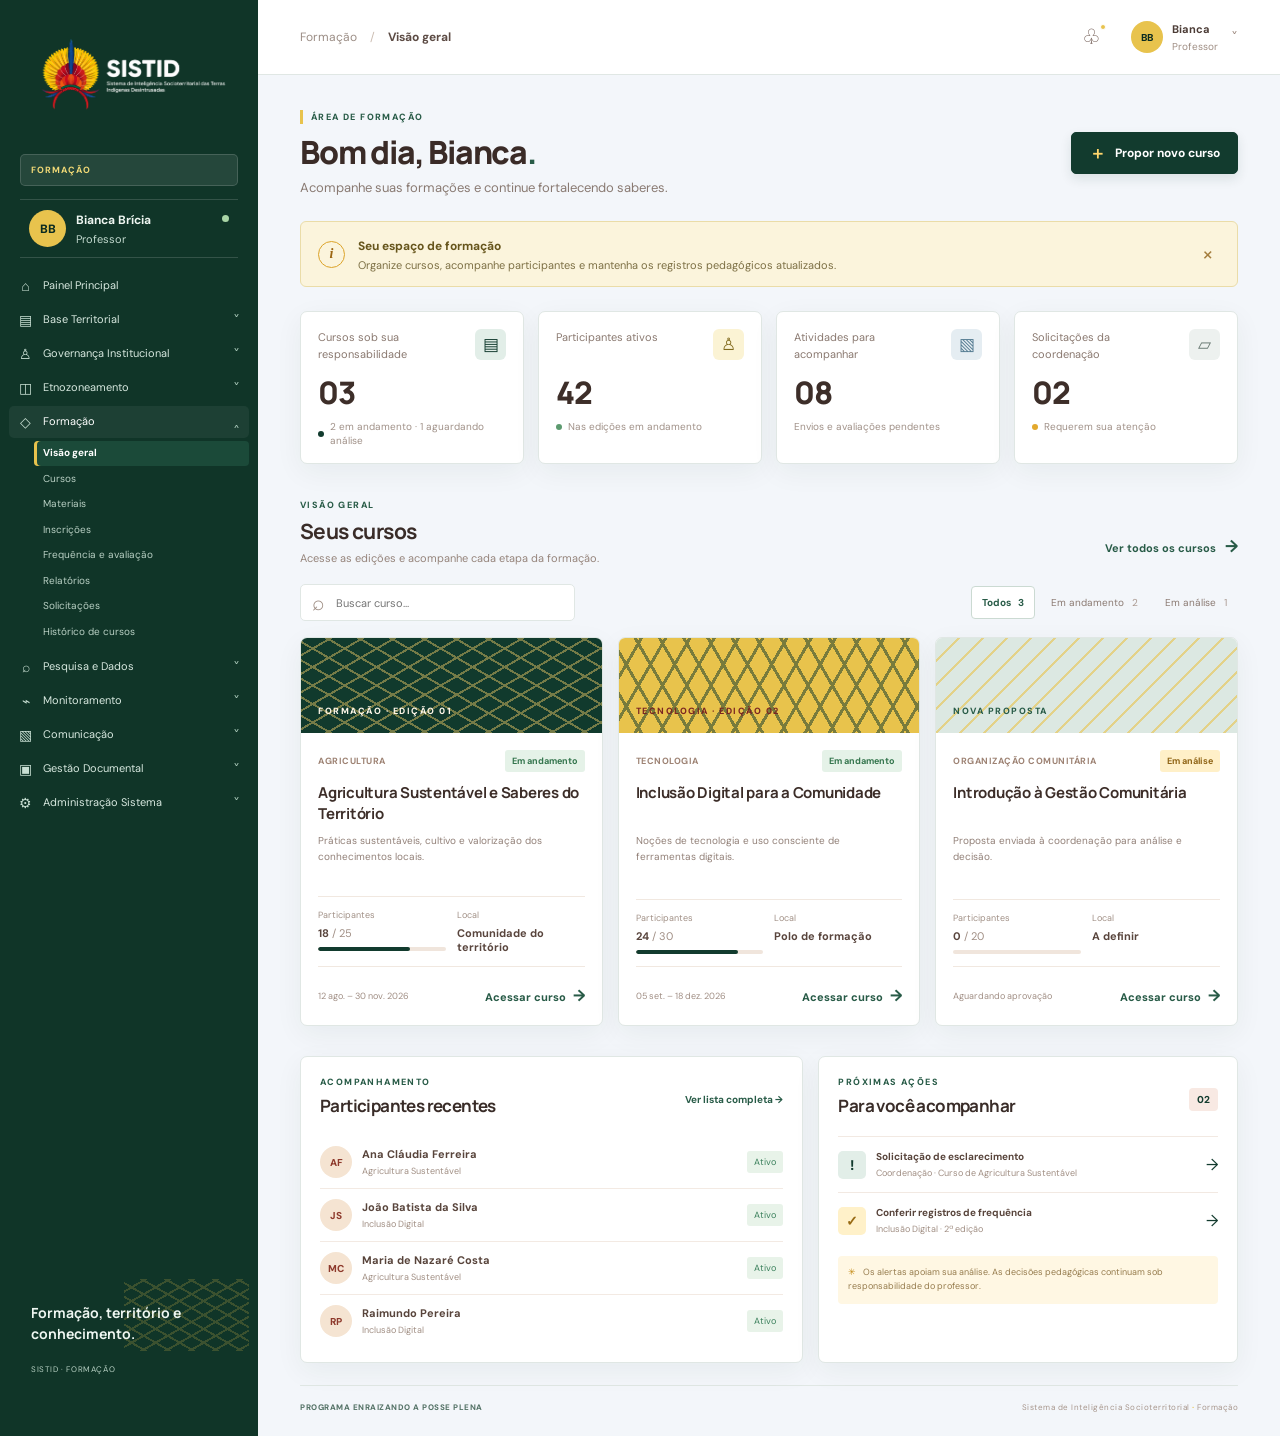
==== index.html @ 265fb554 "Adicionar arquivos do SISTID" ====
<!DOCTYPE html>
<html lang="pt-BR">
<head>
  <meta charset="UTF-8">
  <meta name="viewport" content="width=device-width, initial-scale=1.0">
  <meta name="theme-color" content="#103528">
  <title>SISTID — Formação</title>
  <link rel="stylesheet" href="style.css">
  <link rel="preconnect" href="https://fonts.googleapis.com">
  <link rel="preconnect" href="https://fonts.gstatic.com" crossorigin>
  <link href="https://fonts.googleapis.com/css2?family=DM+Sans:wght@400;500;600;700&family=Manrope:wght@400;500;600;700;800&display=swap" rel="stylesheet">
</head>
<body>
  <div class="app-shell">
    <aside class="sidebar" id="sidebar">
      <div class="brand">
        <img class="brand-logo" src="logo-sistid.png" alt="SISTID — Sistema de Inteligência Socioterritorial das Terras Indígenas Desintrusadas">
        <button class="mobile-close" id="closeSidebar" aria-label="Fechar menu">×</button>
      </div>
      <div class="program-chip"></span> FORMAÇÃO</div>
      <div class="profile-mini">
        <div class="avatar">BB</div>
        <div><strong>Bianca Brícia</strong><small>Professor</small></div>
        <span class="online-dot"></span>
      </div>
      <nav class="nav-menu" aria-label="Menu principal">
        <button class="nav-parent" type="button"><span class="nav-icon">⌂</span><span class="nav-parent-label">Painel Principal</span></button>

        <button class="nav-parent" type="button" data-submenu="territorial" aria-expanded="false"><span class="nav-icon">▤</span><span class="nav-parent-label">Base Territorial</span><span class="nav-chevron">˅</span></button>
        <div class="nav-submenu" id="submenu-territorial" hidden>
          <button class="nav-subitem" type="button">Terras Indígenas</button>
          <button class="nav-subitem" type="button">Comunidades</button>
        </div>

        <button class="nav-parent" type="button" data-submenu="governanca" aria-expanded="false"><span class="nav-icon">♙</span><span class="nav-parent-label">Governança Institucional</span><span class="nav-chevron">˅</span></button>
        <div class="nav-submenu" id="submenu-governanca" hidden>
          <button class="nav-subitem" type="button">Instituições</button>
          <button class="nav-subitem" type="button">Instâncias de Governança</button>
        </div>

        <button class="nav-parent" type="button" data-submenu="etnozoneamento" aria-expanded="false"><span class="nav-icon">◫</span><span class="nav-parent-label">Etnozoneamento</span><span class="nav-chevron">˅</span></button>
        <div class="nav-submenu" id="submenu-etnozoneamento" hidden>
          <button class="nav-subitem" type="button">2.1 Ecológico e Ambiental</button>
          <button class="nav-subitem" type="button">2.2 Econômico e Produção</button>
          <button class="nav-subitem" type="button">2.3 Socioterritorial e Social</button>
          <button class="nav-subitem" type="button">2.4 Gestão Ambiental e Territorial</button>
          <button class="nav-subitem" type="button">2.5 Patrimônio Cultural</button>
          <button class="nav-subitem" type="button">2.7 Controle Social Indígena</button>
        </div>

        <button class="nav-parent is-open" type="button" data-submenu="formacao" aria-expanded="true"><span class="nav-icon">◇</span><span class="nav-parent-label">Formação</span><span class="nav-chevron">˅</span></button>
        <div class="nav-submenu is-open" id="submenu-formacao">
          <button class="nav-subitem active" data-view="dashboard">Visão geral</button>
          <button class="nav-subitem" data-view="courses">Cursos</button>
          <button class="nav-subitem" data-view="materials">Materiais</button>
          <button class="nav-subitem" data-view="participants">Inscrições</button>
          <button class="nav-subitem" data-view="attendance">Frequência e avaliação</button>
          <button class="nav-subitem" data-view="reports">Relatórios</button>
          <button class="nav-subitem" data-view="messages">Solicitações</button>
          <button class="nav-subitem" data-view="history">Histórico de cursos</button>
        </div>

        <button class="nav-parent" type="button"><span class="nav-icon">⌕</span><span class="nav-parent-label">Pesquisa e Dados</span><span class="nav-chevron">˅</span></button>
        <button class="nav-parent" type="button"><span class="nav-icon">⌁</span><span class="nav-parent-label">Monitoramento</span><span class="nav-chevron">˅</span></button>
        <button class="nav-parent" type="button"><span class="nav-icon">▧</span><span class="nav-parent-label">Comunicação</span><span class="nav-chevron">˅</span></button>
        <button class="nav-parent" type="button"><span class="nav-icon">▣</span><span class="nav-parent-label">Gestão Documental</span><span class="nav-chevron">˅</span></button>
        <button class="nav-parent" type="button"><span class="nav-icon">⚙</span><span class="nav-parent-label">Administração Sistema</span><span class="nav-chevron">˅</span></button>
        <div class="sidebar-bottom">
          <div class="side-pattern" aria-hidden="true"></div>
          <p>Formação, território e conhecimento.</p>
          <small>SISTID · FORMAÇÃO</small>
        </div>
      </nav>
    </aside>

    <main class="main-area">
      <header class="topbar">
        <button class="menu-toggle" id="menuToggle" aria-label="Abrir menu">☰</button>
        <div class="breadcrumb">Formação <span>/</span> <strong id="crumb">Visão geral</strong></div>
        <div class="top-actions">
          <button class="icon-button" id="notificationBtn" aria-label="Notificações">♧<i></i></button>
          <div class="top-user"><div class="avatar avatar-small">BB</div><div><strong>Bianca</strong><small>Professor</small></div><span class="chevron">˅</span></div>
        </div>
      </header>

      <section class="page-content" id="pageContent">
        <div class="welcome-row">
          <div>
            <p class="eyebrow"><span class="eyebrow-line"></span> ÁREA DE FORMAÇÃO</p>
            <h1>Bom dia, Bianca<span class="hello-dot">.</span></h1>
            <p class="subheading">Acompanhe suas formações e continue fortalecendo saberes.</p>
          </div>
          <button class="primary-button" id="newCourseBtn"><span>＋</span> Propor novo curso</button>
        </div>

        <div class="notice-bar">
          <div class="notice-symbol">i</div>
          <div><strong>Seu espaço de formação</strong><p>Organize cursos, acompanhe participantes e mantenha os registros pedagógicos atualizados.</p></div>
          <button class="notice-dismiss" aria-label="Fechar aviso" id="dismissNotice">×</button>
        </div>

        <div class="stats-grid">
          <article class="stat-card"><div class="stat-top"><span>Cursos sob sua responsabilidade</span><span class="stat-icon red-icon">▤</span></div><div class="stat-number">03</div><div class="stat-foot"><span class="tiny-dot red-dot"></span> 2 em andamento · 1 aguardando análise</div></article>
          <article class="stat-card"><div class="stat-top"><span>Participantes ativos</span><span class="stat-icon yellow-icon">♙</span></div><div class="stat-number">42</div><div class="stat-foot"><span class="tiny-dot green-dot"></span> Nas edições em andamento</div></article>
          <article class="stat-card"><div class="stat-top"><span>Atividades para acompanhar</span><span class="stat-icon blue-icon">▧</span></div><div class="stat-number">08</div><div class="stat-foot">Envios e avaliações pendentes</div></article>
          <article class="stat-card"><div class="stat-top"><span>Solicitações da coordenação</span><span class="stat-icon pale-icon">▱</span></div><div class="stat-number">02</div><div class="stat-foot"><span class="tiny-dot yellow-dot"></span> Requerem sua atenção</div></article>
        </div>

        <div class="section-heading">
          <div><p class="eyebrow">VISÃO GERAL</p><h2>Seus cursos</h2><p class="section-description">Acesse as edições e acompanhe cada etapa da formação.</p></div>
          <button class="text-button" id="allCoursesBtn">Ver todos os cursos <span>→</span></button>
        </div>

        <div class="filter-row">
          <div class="search-wrap"><span>⌕</span><input type="search" id="courseSearch" placeholder="Buscar curso..." aria-label="Buscar curso"></div>
          <div class="filter-tabs" role="group" aria-label="Filtrar cursos">
            <button class="filter-tab selected" data-filter="todos">Todos <span>3</span></button>
            <button class="filter-tab" data-filter="andamento">Em andamento <span>2</span></button>
            <button class="filter-tab" data-filter="analise">Em análise <span>1</span></button>
          </div>
        </div>

        <div class="courses-grid" id="coursesGrid"></div>

        <div class="bottom-grid">
          <section class="panel participant-panel">
            <div class="panel-heading"><div><p class="eyebrow">ACOMPANHAMENTO</p><h2>Participantes recentes</h2></div><button class="subtle-link" id="viewParticipants">Ver lista completa →</button></div>
            <div class="participant-list" id="recentParticipants"></div>
          </section>
          <section class="panel tasks-panel">
            <div class="panel-heading"><div><p class="eyebrow">PRÓXIMAS AÇÕES</p><h2>Para você acompanhar</h2></div><span class="task-count">02</span></div>
            <button class="task-item" data-view="messages"><span class="task-icon task-red">!</span><span class="task-copy"><strong>Solicitação de esclarecimento</strong><small>Coordenação · Curso de Agricultura Sustentável</small></span><span class="task-arrow">→</span></button>
            <button class="task-item" data-view="attendance"><span class="task-icon task-yellow">✓</span><span class="task-copy"><strong>Conferir registros de frequência</strong><small>Inclusão Digital · 2ª edição</small></span><span class="task-arrow">→</span></button>
            <div class="task-note"><span>✳</span> Os alertas apoiam sua análise. As decisões pedagógicas continuam sob responsabilidade do professor.</div>
          </section>
        </div>
        <footer class="footer"><span>PROGRAMA ENRAIZANDO A POSSE PLENA</span><span>Sistema de Inteligência Socioterritorial <b>·</b> Formação</span></footer>
      </section>
    </main>
  </div>

  <div class="toast" id="toast" role="status" aria-live="polite"></div>
  <div class="modal-backdrop" id="modalBackdrop">
    <section class="modal" role="dialog" aria-modal="true" aria-labelledby="modalTitle">
      <button class="modal-close" id="modalClose" aria-label="Fechar">×</button>
      <p class="eyebrow">NOVA PROPOSTA</p><h2 id="modalTitle">Propor um curso</h2>
      <p class="modal-intro">Preencha os dados iniciais da formação. A proposta ficará em análise até a decisão da coordenação.</p>
      <form id="courseForm">
        <label for="courseName">Nome do curso <span>*</span></label><input id="courseName" name="courseName" required placeholder="Ex.: Introdução à agricultura sustentável">
        <label for="courseArea">Área de interesse</label><select id="courseArea" name="courseArea"><option>Agricultura</option><option>Tecnologia</option><option>Educação</option><option>Outra área</option></select>
        <label for="courseLocation">Local de realização</label><input id="courseLocation" name="courseLocation" placeholder="Comunidade, território ou município">
        <label for="courseCapacity">Capacidade prevista</label><input id="courseCapacity" name="courseCapacity" type="number" min="1" max="500" value="20">
        <label for="courseReason">Justificativa</label><textarea id="courseReason" name="courseReason" rows="3" placeholder="Conte brevemente o objetivo da formação"></textarea>
        <div class="modal-foot"><button type="button" class="secondary-button" id="cancelModal">Cancelar</button><button type="submit" class="primary-button">Enviar proposta <span>→</span></button></div>
      </form>
    </section>
  </div>
  <script src="script.js"></script>
</body>
</html>
---- style.css ----
:root{
  --red:#123b2e;--red-dark:#0b2b21;--red-soft:#e2eee8;--cream:#f1f5f8;--paper:#ffffff;
  --yellow:#e8c34d;--yellow-soft:#fbf3d4;--ink:#24332e;--muted:#74817d;--line:#e0e7e4;
  --green:#34785a;--blue:#547b91;--shadow:0 8px 28px rgba(16,53,40,.055);
}
*{box-sizing:border-box}html{scroll-behavior:smooth}body{margin:0;background:#f3f6fa;color:var(--ink);font-family:'DM Sans',sans-serif;font-size:14px}
button,input,select,textarea{font:inherit}button{cursor:pointer}.app-shell{min-height:100vh;display:flex}
.sidebar{width:258px;flex-shrink:0;background:var(--red);color:#eef6f1;display:flex;flex-direction:column;min-height:100vh;position:relative;overflow:hidden;z-index:5}
.brand{padding:14px 16px 18px;display:flex;align-items:center;gap:10px;position:relative;min-height:112px}
.brand-logo{width:100%;max-width:190px;height:118px;object-fit:contain;background:transparent;border-radius:0;display:block;flex-shrink:0}.brand-mark{width:35px;height:39px;display:grid;grid-template-columns:1fr 1fr;gap:3px;transform:rotate(-4deg);flex-shrink:0}
.brand-mark span{background:var(--yellow);border-radius:1px;clip-path:polygon(50% 0,100% 25%,100% 75%,50% 100%,0 75%,0 25%)}
.brand-mark span:nth-child(2),.brand-mark span:nth-child(3){background:#f7d26d}
.brand-copy{display:flex;flex-direction:column;gap:3px;letter-spacing:2px;font-size:9px;font-weight:700;color:#d8e8df}
.brand-copy strong{font-family:Manrope,sans-serif;font-size:11px;line-height:1.28;letter-spacing:1.1px;color:#fff}
.brand-copy b{font-size:17px;letter-spacing:.3px;color:var(--yellow)}
.mobile-close{display:none}
.program-chip{margin:0 20px 23px;padding:9px 10px;background:rgba(255,255,255,.09);border:1px solid rgba(255,255,255,.15);border-radius:5px;color:#ffdb92;font-size:9px;letter-spacing:1.05px;font-weight:700;display:flex;align-items:center;gap:8px}
.chip-lines{width:14px;height:14px;border-left:2px solid var(--yellow);border-right:2px solid var(--yellow);transform:skew(-10deg)}
.profile-mini{margin:0 20px 23px;padding:13px 11px;display:flex;align-items:center;gap:10px;border-bottom:1px solid rgba(255,255,255,.15);border-top:1px solid rgba(255,255,255,.15)}
.avatar{height:37px;width:37px;display:grid;place-items:center;border-radius:50%;background:#e8c34d;color:var(--red-dark);font-weight:800;font-size:12px;flex-shrink:0}
.profile-mini strong,.top-user strong{display:block;font-size:12px;font-weight:700}.profile-mini small,.top-user small{display:block;margin-top:4px;color:#c2d9ce;font-size:11px}
.online-dot{width:7px;height:7px;background:#a9d5a6;border-radius:50%;margin-left:auto;align-self:flex-start;margin-top:5px}
.nav-menu{padding:0 13px;display:flex;flex-direction:column;gap:4px;flex:1}
.nav-caption{font-size:9px;letter-spacing:1.3px;font-weight:700;color:#b7d0c3;margin:0 10px 9px}
.nav-caption-spaced{margin-top:25px}
.nav-item{display:flex;align-items:center;gap:12px;border:0;background:transparent;color:#d7e8df;text-align:left;padding:12px 11px;border-radius:5px;font-size:12px;transition:.2s;width:100%}
.nav-item:hover{background:rgba(255,255,255,.09);color:white}.nav-item.active{background:#1b4a39;color:#ffffff;font-weight:700;box-shadow:0 3px 10px #751b1b20}
.nav-icon{width:18px;text-align:center;font-size:18px;line-height:1;color:var(--yellow)}.active .nav-icon{color:var(--red)}
.nav-count{margin-left:auto;background:#f5d06f;color:var(--red-dark);border-radius:4px;padding:2px 6px;font-size:10px;font-weight:800}.notification{margin-left:auto;background:var(--yellow);color:#6b2c22;border-radius:50%;width:19px;height:19px;display:grid;place-items:center;font-size:10px;font-weight:800}
.sidebar-bottom{margin-top:auto;padding:25px 22px 24px;position:relative;min-height:145px;overflow:hidden}.side-pattern{position:absolute;right:-20px;top:2px;width:145px;height:72px;opacity:.2;background:repeating-linear-gradient(30deg,transparent 0 10px,var(--yellow) 10px 12px),repeating-linear-gradient(150deg,transparent 0 10px,var(--yellow) 10px 12px)}
.sidebar-bottom p{position:relative;font-family:Manrope,sans-serif;font-weight:700;font-size:14px;line-height:1.5;max-width:175px}.sidebar-bottom small{position:relative;font-size:8px;line-height:1.5;letter-spacing:.6px;color:#b7d0c3}
.main-area{min-width:0;flex:1}.topbar{height:75px;background:var(--paper);border-bottom:1px solid var(--line);display:flex;align-items:center;justify-content:space-between;padding:0 42px;position:sticky;top:0;z-index:4}
.breadcrumb{font-size:12px;color:#9b8d85}.breadcrumb span{margin:0 10px;color:#cbbcb1}.breadcrumb strong{color:#5c4b44;font-weight:700}.top-actions{display:flex;align-items:center;gap:24px}.icon-button{border:0;background:transparent;color:#705b53;font-size:21px;position:relative}.icon-button i{position:absolute;right:1px;top:2px;width:6px;height:6px;background:var(--yellow);border-radius:50%;border:1px solid white}
.top-user{display:flex;align-items:center;gap:9px}.top-user strong{font-size:11px;color:#4c3c36}.top-user small{font-size:10px;color:#a08f85}.avatar-small{width:32px;height:32px;font-size:10px}.chevron{color:#9e8b80;margin-left:4px}
.page-content{max-width:1500px;margin:0 auto;padding:35px 42px 24px}.welcome-row{display:flex;justify-content:space-between;align-items:center;gap:20px;margin-bottom:25px}
.eyebrow{font-size:9px;letter-spacing:1.4px;font-weight:800;color:var(--red);margin:0 0 9px;display:flex;align-items:center;gap:8px}.eyebrow-line{height:14px;width:3px;background:var(--yellow);display:inline-block}
h1,h2,h3,p{margin-top:0}h1{font-family:Manrope,sans-serif;font-size:clamp(25px,2.5vw,34px);letter-spacing:-1.2px;margin-bottom:8px;line-height:1.2;font-weight:800;color:#3a2b27}.hello-dot{color:var(--red)}.subheading{color:#897a72;font-size:13px;margin-bottom:0}.primary-button{background:var(--red);color:white;border:1px solid var(--red);border-radius:5px;padding:12px 17px;font-weight:700;font-size:12px;display:inline-flex;align-items:center;justify-content:center;gap:9px;box-shadow:0 5px 12px #ad29291c;transition:.2s;white-space:nowrap}.primary-button:hover{background:var(--red-dark);transform:translateY(-1px)}.primary-button span{font-size:17px;line-height:12px;color:#ffd66d}
.notice-bar{background:#fbf4dc;border:1px solid #eadca8;border-radius:6px;display:flex;align-items:center;gap:13px;padding:14px 17px;margin-bottom:24px}.notice-symbol{height:27px;width:27px;border:1px solid #dca329;border-radius:50%;display:grid;place-items:center;color:#9b6512;font-family:Georgia,serif;font-weight:bold;font-style:italic;flex-shrink:0}.notice-bar strong{font-size:12px;color:#66551c}.notice-bar p{font-size:11px;color:#7d7045;margin:4px 0 0}.notice-dismiss{margin-left:auto;border:0;background:transparent;color:#a47d3d;font-size:21px}
.stats-grid{display:grid;grid-template-columns:repeat(4,minmax(0,1fr));gap:14px;margin-bottom:35px}.stat-card{background:var(--paper);border:1px solid var(--line);border-radius:7px;padding:17px 17px 15px;box-shadow:var(--shadow);min-width:0}.stat-top{display:flex;justify-content:space-between;align-items:flex-start;gap:10px;color:#8a7970;font-size:11px;line-height:1.5;min-height:38px}.stat-icon{width:31px;height:31px;display:grid;place-items:center;border-radius:6px;font-size:17px;flex-shrink:0}.red-icon{background:#e2eee8;color:var(--red)}.yellow-icon{background:#fbf3d4;color:#80691c}.blue-icon{background:#e5edf2;color:var(--blue)}.pale-icon{background:#edf1ef;color:#65766f}.stat-number{font-family:Manrope,sans-serif;font-size:31px;font-weight:800;letter-spacing:-1px;margin:4px 0 7px;color:#3d2e29}.stat-foot{font-size:10px;color:#a09188;display:flex;align-items:center;gap:6px;line-height:1.4}.tiny-dot{height:6px;width:6px;border-radius:50%;display:inline-block;flex-shrink:0}.red-dot{background:var(--red)}.green-dot{background:#5c9a6f}.yellow-dot{background:#e3a92d}
.section-heading{display:flex;align-items:flex-end;justify-content:space-between;gap:16px;margin-bottom:19px}.section-heading h2,.panel h2{font-family:Manrope,sans-serif;font-size:21px;letter-spacing:-.6px;margin:0 0 6px;color:#392c28}.section-heading .eyebrow,.panel .eyebrow{margin-bottom:6px}.section-description{margin:0;font-size:11px;color:#95847b}.text-button,.subtle-link{border:0;background:transparent;color:var(--red);font-size:11px;font-weight:700;padding:8px 0}.text-button span{font-size:17px;margin-left:6px}.filter-row{display:flex;align-items:center;justify-content:space-between;gap:15px;margin-bottom:16px}.search-wrap{display:flex;align-items:center;gap:9px;background:var(--paper);border:1px solid var(--line);border-radius:5px;padding:0 11px;height:37px;width:min(275px,100%);color:#9c8b80}.search-wrap span{font-size:21px}.search-wrap input{border:0;outline:0;background:transparent;min-width:0;width:100%;font-size:11px;color:var(--ink)}.filter-tabs{display:flex;gap:5px}.filter-tab{background:transparent;border:1px solid transparent;border-radius:4px;padding:9px 10px;font-size:10px;color:#8b7a72}.filter-tab span{margin-left:5px;color:#aa9990}.filter-tab.selected{background:#fff;border-color:#eadbd0;color:var(--red);font-weight:700}.filter-tab.selected span{color:var(--red)}
.courses-grid{display:grid;grid-template-columns:repeat(3,minmax(0,1fr));gap:15px;margin-bottom:30px}.dashboard-courses-grid{grid-template-columns:repeat(3,minmax(0,1fr));align-items:stretch;justify-content:stretch}.dashboard-courses-grid>.course-card{grid-column:auto;align-self:stretch;min-width:0}.course-card{background:var(--paper);border:1px solid var(--line);border-radius:7px;overflow:hidden;box-shadow:var(--shadow);display:flex;flex-direction:column;min-width:0;transition:transform .2s,box-shadow .2s}.course-card:hover{transform:translateY(-2px);box-shadow:0 12px 30px #5a34200e}.course-cover{height:95px;background:var(--red);position:relative;overflow:hidden;padding:16px 17px;display:flex;align-items:flex-end}.course-cover.gold{background:#e9aa2a}.course-cover.cream{background:#f3e1ce}.cover-pattern{position:absolute;inset:0;opacity:.42;background:repeating-linear-gradient(30deg,transparent 0 14px,#ffd36c 14px 16px),repeating-linear-gradient(150deg,transparent 0 14px,#ffd36c 14px 16px)}.gold .cover-pattern{opacity:.52;background:repeating-linear-gradient(60deg,transparent 0 18px,#ad2929 18px 21px),repeating-linear-gradient(120deg,transparent 0 18px,#ad2929 18px 21px)}.cream .cover-pattern{opacity:.6;background:repeating-linear-gradient(135deg,transparent 0 15px,#e3ad42 15px 17px)}.cover-label{position:relative;color:#fff7e9;font-size:9px;letter-spacing:1.5px;font-weight:800}.gold .cover-label{color:#7b2522}.cream .cover-label{color:#8d2928}.course-body{padding:16px 17px 14px;display:flex;flex-direction:column;flex:1}.course-meta{display:flex;align-items:center;justify-content:space-between;gap:8px;margin-bottom:10px}.course-area{font-size:9px;letter-spacing:.5px;text-transform:uppercase;color:#9d8273;font-weight:700}.status{font-size:9px;padding:5px 7px;border-radius:3px;white-space:nowrap;font-weight:700}.status.live{background:#e5f2e8;color:#34754d}.status.review{background:#fff0c8;color:#906516}.status.closed{background:#eee8e4;color:#75665e}.course-card h3{font-family:Manrope,sans-serif;font-size:15px;line-height:1.35;letter-spacing:-.25px;margin:0 0 8px;min-height:40px;color:#3c2d28}.course-description{font-size:10px;color:#928078;line-height:1.55;margin-bottom:15px;min-height:32px}.course-details{display:grid;grid-template-columns:1fr 1fr;gap:11px;padding:12px 0;border-top:1px solid #f1e8e0;border-bottom:1px solid #f1e8e0;margin-top:auto}.detail-label{font-size:9px;color:#a19086;margin-bottom:5px}.detail-value{font-size:11px;font-weight:700;color:#59453d}.capacity-track{height:4px;background:#f0e5dc;border-radius:4px;margin-top:7px;overflow:hidden}.capacity-track span{display:block;height:100%;background:var(--red);border-radius:4px}.course-footer{display:flex;justify-content:space-between;align-items:center;padding-top:13px;gap:8px}.course-date{font-size:9px;color:#a08e84}.course-open{background:transparent;border:0;color:var(--red);font-size:11px;font-weight:800;padding:5px 0}.course-open span{font-size:16px;margin-left:4px}.empty-state{grid-column:1/-1;text-align:center;padding:35px 15px;border:1px dashed #ddc9ba;border-radius:7px;color:#927f73;background:#fffaf5}
.bottom-grid{display:grid;grid-template-columns:1.2fr 1fr;gap:15px;margin-bottom:22px}.panel{background:var(--paper);border:1px solid var(--line);border-radius:7px;padding:19px 19px 15px;box-shadow:var(--shadow);min-width:0}.panel-heading{display:flex;align-items:center;justify-content:space-between;gap:10px;margin-bottom:13px}.panel h2{font-size:17px}.subtle-link{font-size:10px}.participant-list{display:flex;flex-direction:column}.participant-row{display:flex;align-items:center;gap:10px;padding:10px 0;border-top:1px solid #f3eae3}.participant-row:first-child{border-top:0}.participant-avatar{height:32px;width:32px;border-radius:50%;display:grid;place-items:center;background:#f5e4d2;color:#8e3a2c;font-size:10px;font-weight:800;flex-shrink:0}.participant-info{min-width:0;flex:1}.participant-info strong{display:block;font-size:11px;color:#58443b}.participant-info small{display:block;margin-top:4px;font-size:9px;color:#a18f84;white-space:nowrap;overflow:hidden;text-overflow:ellipsis}.participant-state{font-size:9px;color:#3b805c;background:#e8f3e9;padding:5px 7px;border-radius:3px}.task-count{font-size:10px;color:var(--red);background:#f8e9e3;border-radius:4px;padding:5px 8px;font-weight:800}.task-item{width:100%;border:0;border-top:1px solid #f2e9e2;background:transparent;display:flex;align-items:center;text-align:left;gap:10px;padding:13px 0}.task-icon{width:28px;height:28px;border-radius:5px;display:grid;place-items:center;flex-shrink:0;font-weight:800}.task-red{background:#e2eee8;color:var(--red)}.task-yellow{background:#fff1c9;color:#986a13}.task-copy{flex:1;min-width:0}.task-copy strong{display:block;font-size:10px;color:#58443b}.task-copy small{display:block;font-size:9px;color:#a18f84;margin-top:4px;white-space:nowrap;overflow:hidden;text-overflow:ellipsis}.task-arrow{font-size:16px;color:var(--red)}.task-item:hover .task-copy strong{color:var(--red)}.task-note{font-size:9px;line-height:1.55;color:#967c4e;background:#fff7e3;padding:10px;border-radius:4px;margin-top:8px}.task-note span{color:#c48b16;margin-right:5px}.footer{display:flex;justify-content:space-between;gap:15px;border-top:1px solid var(--line);padding-top:16px;color:#a6958b;font-size:8px;letter-spacing:.5px}.footer span:first-child{font-weight:800;color:#547266}.footer b{color:var(--yellow)}
.toast{position:fixed;right:25px;bottom:25px;background:#352a26;color:#fff8ee;padding:13px 17px;border-radius:6px;box-shadow:0 10px 35px #0002;font-size:12px;z-index:20;opacity:0;transform:translateY(10px);pointer-events:none;transition:.25s;max-width:360px}.toast.show{opacity:1;transform:translateY(0)}
.modal-backdrop{position:fixed;inset:0;background:rgba(12,35,27,.55);z-index:15;display:none;align-items:center;justify-content:center;padding:20px;backdrop-filter:blur(3px)}.modal-backdrop.open{display:flex}.modal{width:min(520px,100%);max-height:92vh;overflow:auto;background:var(--paper);border-radius:9px;padding:29px;position:relative;box-shadow:0 25px 80px #26130f40}.modal-close{position:absolute;right:18px;top:15px;border:0;background:transparent;font-size:25px;color:#9d877b}.modal h2{font-family:Manrope,sans-serif;font-size:26px;letter-spacing:-.8px;margin:0 0 8px}.modal-intro{font-size:12px;color:#8f7e73;line-height:1.6;margin-bottom:22px}.modal label{display:block;font-size:11px;font-weight:700;color:#5f4940;margin:14px 0 7px}.modal label span{color:var(--red)}.modal input,.modal select,.modal textarea{width:100%;border:1px solid #e8d9ce;border-radius:5px;background:#fffdf9;padding:11px 12px;outline:none;color:#4e3b33;font-size:12px}.modal input:focus,.modal select:focus,.modal textarea:focus{border-color:#4b8069;box-shadow:0 0 0 3px #123b2e12}.modal textarea{resize:vertical}.modal-foot{display:flex;justify-content:flex-end;gap:10px;margin-top:23px}.secondary-button{border:1px solid #e5d6cb;background:#fffaf5;color:#826e63;border-radius:5px;padding:11px 15px;font-size:12px;font-weight:700}
.menu-toggle{display:none}
@media(max-width:1200px){.page-content{padding:29px 27px 22px}.topbar{padding:0 27px}.sidebar{width:235px}.stats-grid{grid-template-columns:repeat(2,minmax(0,1fr))}.courses-grid{grid-template-columns:repeat(3,minmax(0,1fr))}.course-card:last-child{grid-column:auto}}
@media(max-width:800px){.courses-grid,.dashboard-courses-grid{grid-template-columns:repeat(2,minmax(0,1fr))}.sidebar{position:fixed;left:-270px;top:0;bottom:0;width:258px;min-height:100vh;transition:left .25s;box-shadow:12px 0 30px #31100f30}.sidebar.open{left:0}.mobile-close{display:block;margin-left:auto;background:transparent;color:white;border:0;font-size:25px}.menu-toggle{display:block;border:0;background:transparent;color:var(--red);font-size:20px;margin-right:12px}.topbar{height:65px;padding:0 18px;justify-content:flex-start}.breadcrumb{flex:1}.top-actions{gap:12px}.top-user>div:not(.avatar),.top-user .chevron{display:none}.page-content{padding:25px 18px 20px}.welcome-row{align-items:flex-start;flex-direction:column}.welcome-row .primary-button{align-self:stretch}.bottom-grid{grid-template-columns:1fr}.stats-grid{gap:10px}.stat-card{padding:14px}.filter-row{align-items:stretch;flex-direction:column}.search-wrap{width:100%}.filter-tabs{overflow-x:auto}.filter-tab{white-space:nowrap}.courses-grid{grid-template-columns:1fr}.course-cover{height:82px}.section-heading{align-items:flex-start}.section-heading .text-button{white-space:nowrap}.footer{flex-direction:column}.notice-bar{align-items:flex-start}.notice-dismiss{padding:0}}
@media(max-width:560px){.courses-grid,.dashboard-courses-grid{grid-template-columns:1fr}}
@media(max-width:420px){.stats-grid{grid-template-columns:1fr 1fr}.stat-top{font-size:10px}.stat-number{font-size:27px}.stat-foot{font-size:9px}.topbar{padding:0 12px}.top-actions{gap:8px}.page-content{padding-left:13px;padding-right:13px}.section-heading h2{font-size:19px}.section-heading .text-button{font-size:10px}.panel{padding:15px}.modal{padding:23px 18px}.filter-tab{padding:8px 7px;font-size:9px}}

/* Ajustes de identidade visual SISTID */
.sidebar{background:#103528;color:#eef6f1}
.brand{justify-content:center;padding:12px 12px 16px;min-height:138px}.brand-logo{margin:0 auto;max-width:210px;height:126px;background:transparent}
.nav-caption{color:#a9c6b8}
.nav-item{border-radius:5px}
.nav-item.active{background:#1b4a39;color:#fff;box-shadow:inset 3px 0 0 var(--yellow)}
.nav-icon{color:#e8c34d}
.nav-item.active .nav-icon{color:#e8c34d}
.program-chip{color:#f1d976}
.eyebrow{color:#285b47}
.eyebrow-line{background:#e8c34d}
.hello-dot{color:#285b47}
.primary-button{background:#123b2e;border-color:#123b2e;box-shadow:0 5px 12px #123b2e1c}
.primary-button:hover{background:#0b2b21}
.course-cover{background:#123b2e}
.course-cover.gold{background:#e8c34d}
.course-cover.cream{background:#dce8e2}
.gold .cover-pattern{background:repeating-linear-gradient(60deg,transparent 0 18px,#123b2e 18px 21px),repeating-linear-gradient(120deg,transparent 0 18px,#123b2e 18px 21px)}
.cream .cover-pattern{background:repeating-linear-gradient(135deg,transparent 0 15px,#e8c34d 15px 17px)}
.cream .cover-label{color:#285b47}
.text-button,.subtle-link,.course-open{color:#285b47}
.filter-tab.selected{border-color:#cbdad2;color:#285b47}
.filter-tab.selected span{color:#285b47}

/* Menu lateral hierárquico do SISTID */
.nav-menu{gap:2px;padding:0 9px 14px;overflow-y:auto;min-height:0}
.nav-parent{display:flex;align-items:center;gap:10px;width:100%;min-height:32px;padding:7px 9px;border:0;border-radius:5px;background:transparent;color:#d7e8df;text-align:left;font-size:11px;line-height:1.25;cursor:pointer}
.nav-parent:hover,.nav-parent.is-open{background:rgba(255,255,255,.055);color:#fff}
.nav-parent-label{flex:1;min-width:0}
.nav-parent .nav-icon{width:15px;flex:0 0 15px;font-size:14px;color:#c8dfd3}
.nav-chevron{margin-left:auto;font-size:14px;line-height:1;transform:rotate(0deg);transition:transform .15s;color:#a8c6b8}
.nav-parent[aria-expanded="true"] .nav-chevron{transform:rotate(180deg)}
.nav-submenu{display:flex;flex-direction:column;gap:1px;padding:1px 0 5px 25px}
.nav-submenu[hidden]{display:none}
.nav-subitem{width:100%;border:0;background:transparent;color:#b9d0c4;text-align:left;padding:6px 9px;border-radius:4px;font-size:10px;line-height:1.25;cursor:pointer}
.nav-subitem:hover{background:rgba(255,255,255,.07);color:#fff}
.nav-subitem.active{background:#1b4a39;color:#fff;font-weight:700;box-shadow:inset 3px 0 0 var(--yellow)}
.nav-subitem.active::before{content:"";display:none}
.program-chip{margin-bottom:13px}
.profile-mini{margin-bottom:12px;padding:10px 9px}
/* Alinhamento consistente dos cartões, inclusive títulos com comprimentos diferentes */
.course-body{height:100%}.course-meta{min-height:24px;align-items:center}.course-card h3{min-height:42px;display:flex;align-items:flex-start;margin-top:0}.course-description{min-height:48px}
@media(max-width:800px){.nav-menu{overflow-y:auto}.nav-parent{min-height:35px}.nav-subitem{padding-top:8px;padding-bottom:8px}}


/* Correção específica da grade de cursos na Visão geral.
   Mantém três colunas em telas desktop, mesmo entre 801px e 1200px. */
#coursesGrid.dashboard-courses-grid {
  display: grid;
  grid-template-columns: repeat(3, minmax(0, 1fr));
  align-items: stretch;
  justify-content: stretch;
  width: 100%;
}
#coursesGrid.dashboard-courses-grid > .course-card {
  grid-column: auto;
  justify-self: stretch;
  align-self: stretch;
  width: 100%;
  min-width: 0;
  margin: 0;
}
@media (max-width: 800px) {
  #coursesGrid.dashboard-courses-grid {
    grid-template-columns: repeat(2, minmax(0, 1fr));
  }
}
@media (max-width: 560px) {
  #coursesGrid.dashboard-courses-grid {
    grid-template-columns: minmax(0, 1fr);
  }
}
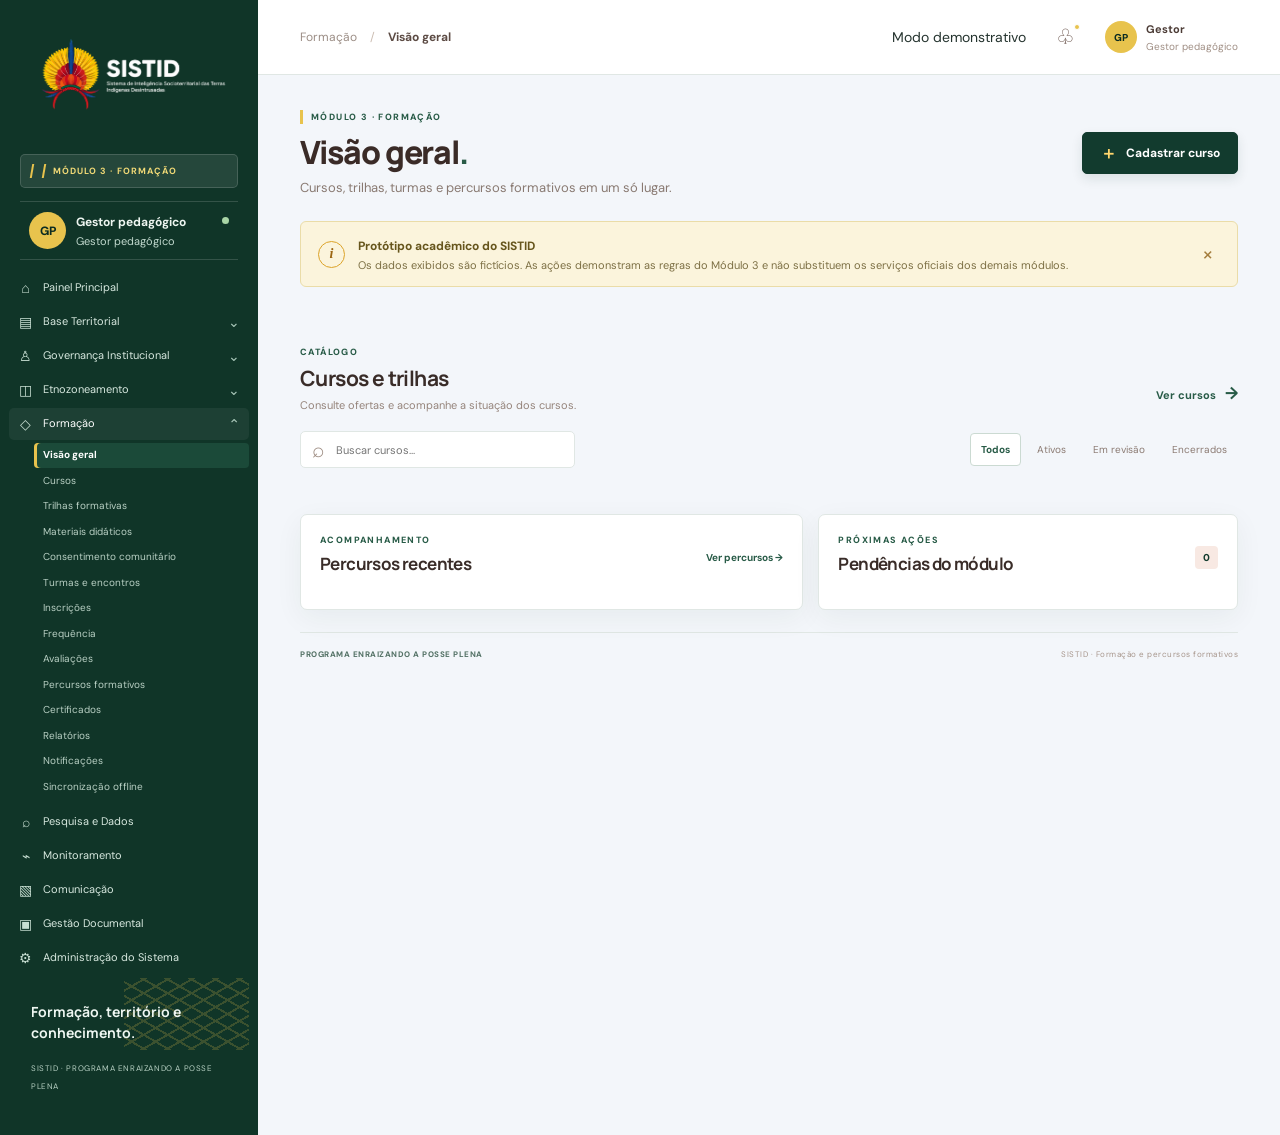
==== commit f94dbdf3: "Update index.html with new title and content" ====
--- a/index.html
+++ b/index.html
@@ -4,157 +4,93 @@
   <meta charset="UTF-8">
   <meta name="viewport" content="width=device-width, initial-scale=1.0">
   <meta name="theme-color" content="#103528">
-  <title>SISTID — Formação</title>
-  <link rel="stylesheet" href="style.css">
+  <meta name="description" content="Protótipo acadêmico do Módulo 3 de Formação do SISTID.">
+  <title>SISTID — Formação e Percursos Formativos</title>
   <link rel="preconnect" href="https://fonts.googleapis.com">
   <link rel="preconnect" href="https://fonts.gstatic.com" crossorigin>
   <link href="https://fonts.googleapis.com/css2?family=DM+Sans:wght@400;500;600;700&family=Manrope:wght@400;500;600;700;800&display=swap" rel="stylesheet">
+  <link rel="stylesheet" href="style.css">
+  <script src="script.js" defer></script>
 </head>
 <body>
   <div class="app-shell">
-    <aside class="sidebar" id="sidebar">
+    <aside class="sidebar" id="sidebar" aria-label="Navegação do SISTID">
       <div class="brand">
         <img class="brand-logo" src="logo-sistid.png" alt="SISTID — Sistema de Inteligência Socioterritorial das Terras Indígenas Desintrusadas">
-        <button class="mobile-close" id="closeSidebar" aria-label="Fechar menu">×</button>
+        <button class="mobile-close" id="closeSidebar" type="button" aria-label="Fechar menu">×</button>
       </div>
-      <div class="program-chip"></span> FORMAÇÃO</div>
+      <div class="program-chip"><span class="chip-lines" aria-hidden="true"></span> MÓDULO 3 · FORMAÇÃO</div>
       <div class="profile-mini">
-        <div class="avatar">BB</div>
-        <div><strong>Bianca Brícia</strong><small>Professor</small></div>
-        <span class="online-dot"></span>
+        <div class="avatar" id="profileAvatar" aria-hidden="true">GP</div>
+        <div><strong id="profileName">Gestor pedagógico</strong><small id="profileRole">Gestor pedagógico</small></div>
+        <span class="online-dot" id="connectionDot" title="Estado da conexão"></span>
       </div>
       <nav class="nav-menu" aria-label="Menu principal">
-        <button class="nav-parent" type="button"><span class="nav-icon">⌂</span><span class="nav-parent-label">Painel Principal</span></button>
-
-        <button class="nav-parent" type="button" data-submenu="territorial" aria-expanded="false"><span class="nav-icon">▤</span><span class="nav-parent-label">Base Territorial</span><span class="nav-chevron">˅</span></button>
-        <div class="nav-submenu" id="submenu-territorial" hidden>
-          <button class="nav-subitem" type="button">Terras Indígenas</button>
-          <button class="nav-subitem" type="button">Comunidades</button>
+        <button class="nav-parent" type="button" data-external-module="portal"><span class="nav-icon">⌂</span><span class="nav-parent-label">Painel Principal</span></button>
+        <button class="nav-parent" type="button" data-submenu="territorial" aria-expanded="false" aria-controls="submenu-territorial"><span class="nav-icon">▤</span><span class="nav-parent-label">Base Territorial</span><span class="nav-chevron">⌄</span></button>
+        <div class="nav-submenu" id="submenu-territorial" hidden><button class="nav-subitem" type="button" data-external-module="modulo1">Terras Indígenas</button><button class="nav-subitem" type="button" data-external-module="modulo1">Comunidades</button></div>
+        <button class="nav-parent" type="button" data-submenu="governanca" aria-expanded="false" aria-controls="submenu-governanca"><span class="nav-icon">♙</span><span class="nav-parent-label">Governança Institucional</span><span class="nav-chevron">⌄</span></button>
+        <div class="nav-submenu" id="submenu-governanca" hidden><button class="nav-subitem" type="button" data-external-module="governanca">Instituições</button><button class="nav-subitem" type="button" data-external-module="governanca">Instâncias de Governança</button></div>
+        <button class="nav-parent" type="button" data-submenu="etnozoneamento" aria-expanded="false" aria-controls="submenu-etnozoneamento"><span class="nav-icon">◫</span><span class="nav-parent-label">Etnozoneamento</span><span class="nav-chevron">⌄</span></button>
+        <div class="nav-submenu" id="submenu-etnozoneamento" hidden><button class="nav-subitem" type="button" data-external-module="etnozoneamento">Ecológico e Ambiental</button><button class="nav-subitem" type="button" data-external-module="etnozoneamento">Econômico e Produção</button><button class="nav-subitem" type="button" data-external-module="etnozoneamento">Socioterritorial e Social</button><button class="nav-subitem" type="button" data-external-module="etnozoneamento">Gestão Ambiental e Territorial</button><button class="nav-subitem" type="button" data-external-module="etnozoneamento">Patrimônio Cultural</button><button class="nav-subitem" type="button" data-external-module="etnozoneamento">Controle Social Indígena</button></div>
+        <button class="nav-parent is-open" type="button" data-submenu="formacao" aria-expanded="true" aria-controls="submenu-formacao"><span class="nav-icon">◇</span><span class="nav-parent-label">Formação</span><span class="nav-chevron">⌄</span></button>
+        <div class="nav-submenu is-open" id="submenu-formacao">
+          <button class="nav-subitem active" type="button" data-view="dashboard">Visão geral</button>
+          <button class="nav-subitem" type="button" data-view="courses">Cursos</button>
+          <button class="nav-subitem" type="button" data-view="trails">Trilhas formativas</button>
+          <button class="nav-subitem" type="button" data-view="materials">Materiais didáticos</button>
+          <button class="nav-subitem" type="button" data-view="consents">Consentimento comunitário</button>
+          <button class="nav-subitem" type="button" data-view="classes">Turmas e encontros</button>
+          <button class="nav-subitem" type="button" data-view="enrollments">Inscrições</button>
+          <button class="nav-subitem" type="button" data-view="attendance">Frequência</button>
+          <button class="nav-subitem" type="button" data-view="assessments">Avaliações</button>
+          <button class="nav-subitem" type="button" data-view="journeys">Percursos formativos</button>
+          <button class="nav-subitem" type="button" data-view="certificates">Certificados</button>
+          <button class="nav-subitem" type="button" data-view="reports">Relatórios</button>
+          <button class="nav-subitem" type="button" data-view="notifications">Notificações</button>
+          <button class="nav-subitem" type="button" data-view="sync">Sincronização offline</button>
         </div>
-
-        <button class="nav-parent" type="button" data-submenu="governanca" aria-expanded="false"><span class="nav-icon">♙</span><span class="nav-parent-label">Governança Institucional</span><span class="nav-chevron">˅</span></button>
-        <div class="nav-submenu" id="submenu-governanca" hidden>
-          <button class="nav-subitem" type="button">Instituições</button>
-          <button class="nav-subitem" type="button">Instâncias de Governança</button>
-        </div>
-
-        <button class="nav-parent" type="button" data-submenu="etnozoneamento" aria-expanded="false"><span class="nav-icon">◫</span><span class="nav-parent-label">Etnozoneamento</span><span class="nav-chevron">˅</span></button>
-        <div class="nav-submenu" id="submenu-etnozoneamento" hidden>
-          <button class="nav-subitem" type="button">2.1 Ecológico e Ambiental</button>
-          <button class="nav-subitem" type="button">2.2 Econômico e Produção</button>
-          <button class="nav-subitem" type="button">2.3 Socioterritorial e Social</button>
-          <button class="nav-subitem" type="button">2.4 Gestão Ambiental e Territorial</button>
-          <button class="nav-subitem" type="button">2.5 Patrimônio Cultural</button>
-          <button class="nav-subitem" type="button">2.7 Controle Social Indígena</button>
-        </div>
-
-        <button class="nav-parent is-open" type="button" data-submenu="formacao" aria-expanded="true"><span class="nav-icon">◇</span><span class="nav-parent-label">Formação</span><span class="nav-chevron">˅</span></button>
-        <div class="nav-submenu is-open" id="submenu-formacao">
-          <button class="nav-subitem active" data-view="dashboard">Visão geral</button>
-          <button class="nav-subitem" data-view="courses">Cursos</button>
-          <button class="nav-subitem" data-view="materials">Materiais</button>
-          <button class="nav-subitem" data-view="participants">Inscrições</button>
-          <button class="nav-subitem" data-view="attendance">Frequência e avaliação</button>
-          <button class="nav-subitem" data-view="reports">Relatórios</button>
-          <button class="nav-subitem" data-view="messages">Solicitações</button>
-          <button class="nav-subitem" data-view="history">Histórico de cursos</button>
-        </div>
-
-        <button class="nav-parent" type="button"><span class="nav-icon">⌕</span><span class="nav-parent-label">Pesquisa e Dados</span><span class="nav-chevron">˅</span></button>
-        <button class="nav-parent" type="button"><span class="nav-icon">⌁</span><span class="nav-parent-label">Monitoramento</span><span class="nav-chevron">˅</span></button>
-        <button class="nav-parent" type="button"><span class="nav-icon">▧</span><span class="nav-parent-label">Comunicação</span><span class="nav-chevron">˅</span></button>
-        <button class="nav-parent" type="button"><span class="nav-icon">▣</span><span class="nav-parent-label">Gestão Documental</span><span class="nav-chevron">˅</span></button>
-        <button class="nav-parent" type="button"><span class="nav-icon">⚙</span><span class="nav-parent-label">Administração Sistema</span><span class="nav-chevron">˅</span></button>
-        <div class="sidebar-bottom">
-          <div class="side-pattern" aria-hidden="true"></div>
-          <p>Formação, território e conhecimento.</p>
-          <small>SISTID · FORMAÇÃO</small>
-        </div>
+        <button class="nav-parent" type="button" data-external-module="pesquisa"><span class="nav-icon">⌕</span><span class="nav-parent-label">Pesquisa e Dados</span></button>
+        <button class="nav-parent" type="button" data-external-module="modulo5"><span class="nav-icon">⌁</span><span class="nav-parent-label">Monitoramento</span></button>
+        <button class="nav-parent" type="button" data-external-module="modulo6"><span class="nav-icon">▧</span><span class="nav-parent-label">Comunicação</span></button>
+        <button class="nav-parent" type="button" data-external-module="modulo7"><span class="nav-icon">▣</span><span class="nav-parent-label">Gestão Documental</span></button>
+        <button class="nav-parent" type="button" data-external-module="modulo1"><span class="nav-icon">⚙</span><span class="nav-parent-label">Administração do Sistema</span></button>
+        <div class="sidebar-bottom"><div class="side-pattern" aria-hidden="true"></div><p>Formação, território e conhecimento.</p><small>SISTID · PROGRAMA ENRAIZANDO A POSSE PLENA</small></div>
       </nav>
     </aside>
 
-    <main class="main-area">
+    <main class="main-area" id="main">
       <header class="topbar">
-        <button class="menu-toggle" id="menuToggle" aria-label="Abrir menu">☰</button>
+        <button class="menu-toggle" id="menuToggle" type="button" aria-label="Abrir menu" aria-controls="sidebar">☰</button>
         <div class="breadcrumb">Formação <span>/</span> <strong id="crumb">Visão geral</strong></div>
         <div class="top-actions">
-          <button class="icon-button" id="notificationBtn" aria-label="Notificações">♧<i></i></button>
-          <div class="top-user"><div class="avatar avatar-small">BB</div><div><strong>Bianca</strong><small>Professor</small></div><span class="chevron">˅</span></div>
+          <span class="connection-indicator" id="connectionStatus" aria-live="polite">Modo demonstrativo</span>
+          <button class="icon-button" id="notificationBtn" type="button" aria-label="Ver notificações">♧<i aria-hidden="true"></i></button>
+          <div class="top-user"><div class="avatar avatar-small" id="topAvatar">GP</div><div><strong id="topName">Gestor</strong><small id="topRole">Gestor pedagógico</small></div></div>
         </div>
       </header>
-
-      <section class="page-content" id="pageContent">
-        <div class="welcome-row">
-          <div>
-            <p class="eyebrow"><span class="eyebrow-line"></span> ÁREA DE FORMAÇÃO</p>
-            <h1>Bom dia, Bianca<span class="hello-dot">.</span></h1>
-            <p class="subheading">Acompanhe suas formações e continue fortalecendo saberes.</p>
-          </div>
-          <button class="primary-button" id="newCourseBtn"><span>＋</span> Propor novo curso</button>
-        </div>
-
-        <div class="notice-bar">
-          <div class="notice-symbol">i</div>
-          <div><strong>Seu espaço de formação</strong><p>Organize cursos, acompanhe participantes e mantenha os registros pedagógicos atualizados.</p></div>
-          <button class="notice-dismiss" aria-label="Fechar aviso" id="dismissNotice">×</button>
-        </div>
-
-        <div class="stats-grid">
-          <article class="stat-card"><div class="stat-top"><span>Cursos sob sua responsabilidade</span><span class="stat-icon red-icon">▤</span></div><div class="stat-number">03</div><div class="stat-foot"><span class="tiny-dot red-dot"></span> 2 em andamento · 1 aguardando análise</div></article>
-          <article class="stat-card"><div class="stat-top"><span>Participantes ativos</span><span class="stat-icon yellow-icon">♙</span></div><div class="stat-number">42</div><div class="stat-foot"><span class="tiny-dot green-dot"></span> Nas edições em andamento</div></article>
-          <article class="stat-card"><div class="stat-top"><span>Atividades para acompanhar</span><span class="stat-icon blue-icon">▧</span></div><div class="stat-number">08</div><div class="stat-foot">Envios e avaliações pendentes</div></article>
-          <article class="stat-card"><div class="stat-top"><span>Solicitações da coordenação</span><span class="stat-icon pale-icon">▱</span></div><div class="stat-number">02</div><div class="stat-foot"><span class="tiny-dot yellow-dot"></span> Requerem sua atenção</div></article>
-        </div>
-
-        <div class="section-heading">
-          <div><p class="eyebrow">VISÃO GERAL</p><h2>Seus cursos</h2><p class="section-description">Acesse as edições e acompanhe cada etapa da formação.</p></div>
-          <button class="text-button" id="allCoursesBtn">Ver todos os cursos <span>→</span></button>
-        </div>
-
-        <div class="filter-row">
-          <div class="search-wrap"><span>⌕</span><input type="search" id="courseSearch" placeholder="Buscar curso..." aria-label="Buscar curso"></div>
-          <div class="filter-tabs" role="group" aria-label="Filtrar cursos">
-            <button class="filter-tab selected" data-filter="todos">Todos <span>3</span></button>
-            <button class="filter-tab" data-filter="andamento">Em andamento <span>2</span></button>
-            <button class="filter-tab" data-filter="analise">Em análise <span>1</span></button>
-          </div>
-        </div>
-
-        <div class="courses-grid" id="coursesGrid"></div>
-
-        <div class="bottom-grid">
-          <section class="panel participant-panel">
-            <div class="panel-heading"><div><p class="eyebrow">ACOMPANHAMENTO</p><h2>Participantes recentes</h2></div><button class="subtle-link" id="viewParticipants">Ver lista completa →</button></div>
-            <div class="participant-list" id="recentParticipants"></div>
-          </section>
-          <section class="panel tasks-panel">
-            <div class="panel-heading"><div><p class="eyebrow">PRÓXIMAS AÇÕES</p><h2>Para você acompanhar</h2></div><span class="task-count">02</span></div>
-            <button class="task-item" data-view="messages"><span class="task-icon task-red">!</span><span class="task-copy"><strong>Solicitação de esclarecimento</strong><small>Coordenação · Curso de Agricultura Sustentável</small></span><span class="task-arrow">→</span></button>
-            <button class="task-item" data-view="attendance"><span class="task-icon task-yellow">✓</span><span class="task-copy"><strong>Conferir registros de frequência</strong><small>Inclusão Digital · 2ª edição</small></span><span class="task-arrow">→</span></button>
-            <div class="task-note"><span>✳</span> Os alertas apoiam sua análise. As decisões pedagógicas continuam sob responsabilidade do professor.</div>
-          </section>
-        </div>
-        <footer class="footer"><span>PROGRAMA ENRAIZANDO A POSSE PLENA</span><span>Sistema de Inteligência Socioterritorial <b>·</b> Formação</span></footer>
+      <section class="page-content" id="pageContent" aria-live="polite">
+        <div class="welcome-row"><div><p class="eyebrow"><span class="eyebrow-line"></span> MÓDULO 3 · FORMAÇÃO</p><h1>Visão geral<span class="hello-dot">.</span></h1><p class="subheading">Cursos, trilhas, turmas e percursos formativos em um só lugar.</p></div><button class="primary-button" type="button" data-action="new-course"><span>＋</span> Cadastrar curso</button></div>
+        <div class="notice-bar" id="demoNotice"><div class="notice-symbol">i</div><div><strong>Protótipo acadêmico do SISTID</strong><p>Os dados exibidos são fictícios. As ações demonstram as regras do Módulo 3 e não substituem os serviços oficiais dos demais módulos.</p></div><button class="notice-dismiss" type="button" data-action="dismiss-notice" aria-label="Fechar aviso">×</button></div>
+        <div class="stats-grid" id="dashboardStats" aria-label="Indicadores das formações"></div>
+        <div class="section-heading"><div><p class="eyebrow">CATÁLOGO</p><h2>Cursos e trilhas</h2><p class="section-description">Consulte ofertas e acompanhe a situação dos cursos.</p></div><button class="text-button" type="button" data-view="courses">Ver cursos <span>→</span></button></div>
+        <div class="filter-row"><div class="search-wrap"><span aria-hidden="true">⌕</span><input type="search" id="courseSearch" placeholder="Buscar cursos..." aria-label="Buscar cursos"></div><div class="filter-tabs" role="group" aria-label="Filtrar cursos"><button class="filter-tab selected" type="button" data-filter="todos">Todos</button><button class="filter-tab" type="button" data-filter="Ativo">Ativos</button><button class="filter-tab" type="button" data-filter="Em revisão">Em revisão</button><button class="filter-tab" type="button" data-filter="Encerrado">Encerrados</button></div></div>
+        <div class="courses-grid dashboard-courses-grid" id="coursesGrid"></div>
+        <div class="bottom-grid"><section class="panel"><div class="panel-heading"><div><p class="eyebrow">ACOMPANHAMENTO</p><h2>Percursos recentes</h2></div><button class="subtle-link" type="button" data-view="journeys">Ver percursos →</button></div><div class="participant-list" id="recentParticipants"></div></section><section class="panel"><div class="panel-heading"><div><p class="eyebrow">PRÓXIMAS AÇÕES</p><h2>Pendências do módulo</h2></div><span class="task-count" id="taskCount">0</span></div><div id="dashboardTasks"></div></section></div>
+        <footer class="footer"><span>PROGRAMA ENRAIZANDO A POSSE PLENA</span><span>SISTID · Formação e percursos formativos</span></footer>
       </section>
     </main>
   </div>
 
   <div class="toast" id="toast" role="status" aria-live="polite"></div>
-  <div class="modal-backdrop" id="modalBackdrop">
-    <section class="modal" role="dialog" aria-modal="true" aria-labelledby="modalTitle">
-      <button class="modal-close" id="modalClose" aria-label="Fechar">×</button>
-      <p class="eyebrow">NOVA PROPOSTA</p><h2 id="modalTitle">Propor um curso</h2>
-      <p class="modal-intro">Preencha os dados iniciais da formação. A proposta ficará em análise até a decisão da coordenação.</p>
-      <form id="courseForm">
-        <label for="courseName">Nome do curso <span>*</span></label><input id="courseName" name="courseName" required placeholder="Ex.: Introdução à agricultura sustentável">
-        <label for="courseArea">Área de interesse</label><select id="courseArea" name="courseArea"><option>Agricultura</option><option>Tecnologia</option><option>Educação</option><option>Outra área</option></select>
-        <label for="courseLocation">Local de realização</label><input id="courseLocation" name="courseLocation" placeholder="Comunidade, território ou município">
-        <label for="courseCapacity">Capacidade prevista</label><input id="courseCapacity" name="courseCapacity" type="number" min="1" max="500" value="20">
-        <label for="courseReason">Justificativa</label><textarea id="courseReason" name="courseReason" rows="3" placeholder="Conte brevemente o objetivo da formação"></textarea>
-        <div class="modal-foot"><button type="button" class="secondary-button" id="cancelModal">Cancelar</button><button type="submit" class="primary-button">Enviar proposta <span>→</span></button></div>
-      </form>
+  <div class="modal-backdrop" id="modalBackdrop" hidden>
+    <section class="modal" role="dialog" aria-modal="true" aria-labelledby="modalTitle" tabindex="-1">
+      <button class="modal-close" id="modalClose" type="button" aria-label="Fechar janela">×</button>
+      <p class="eyebrow" id="modalEyebrow">CADASTRO</p>
+      <h2 id="modalTitle">Novo registro</h2>
+      <p class="modal-intro" id="modalIntro"></p>
+      <form id="dynamicForm"><div id="modalFields"></div><div class="modal-foot"><button type="button" class="secondary-button" id="cancelModal">Cancelar</button><button type="submit" class="primary-button" id="modalSubmit">Salvar</button></div></form>
     </section>
   </div>
-  <script src="script.js"></script>
 </body>
-</html>+</html>
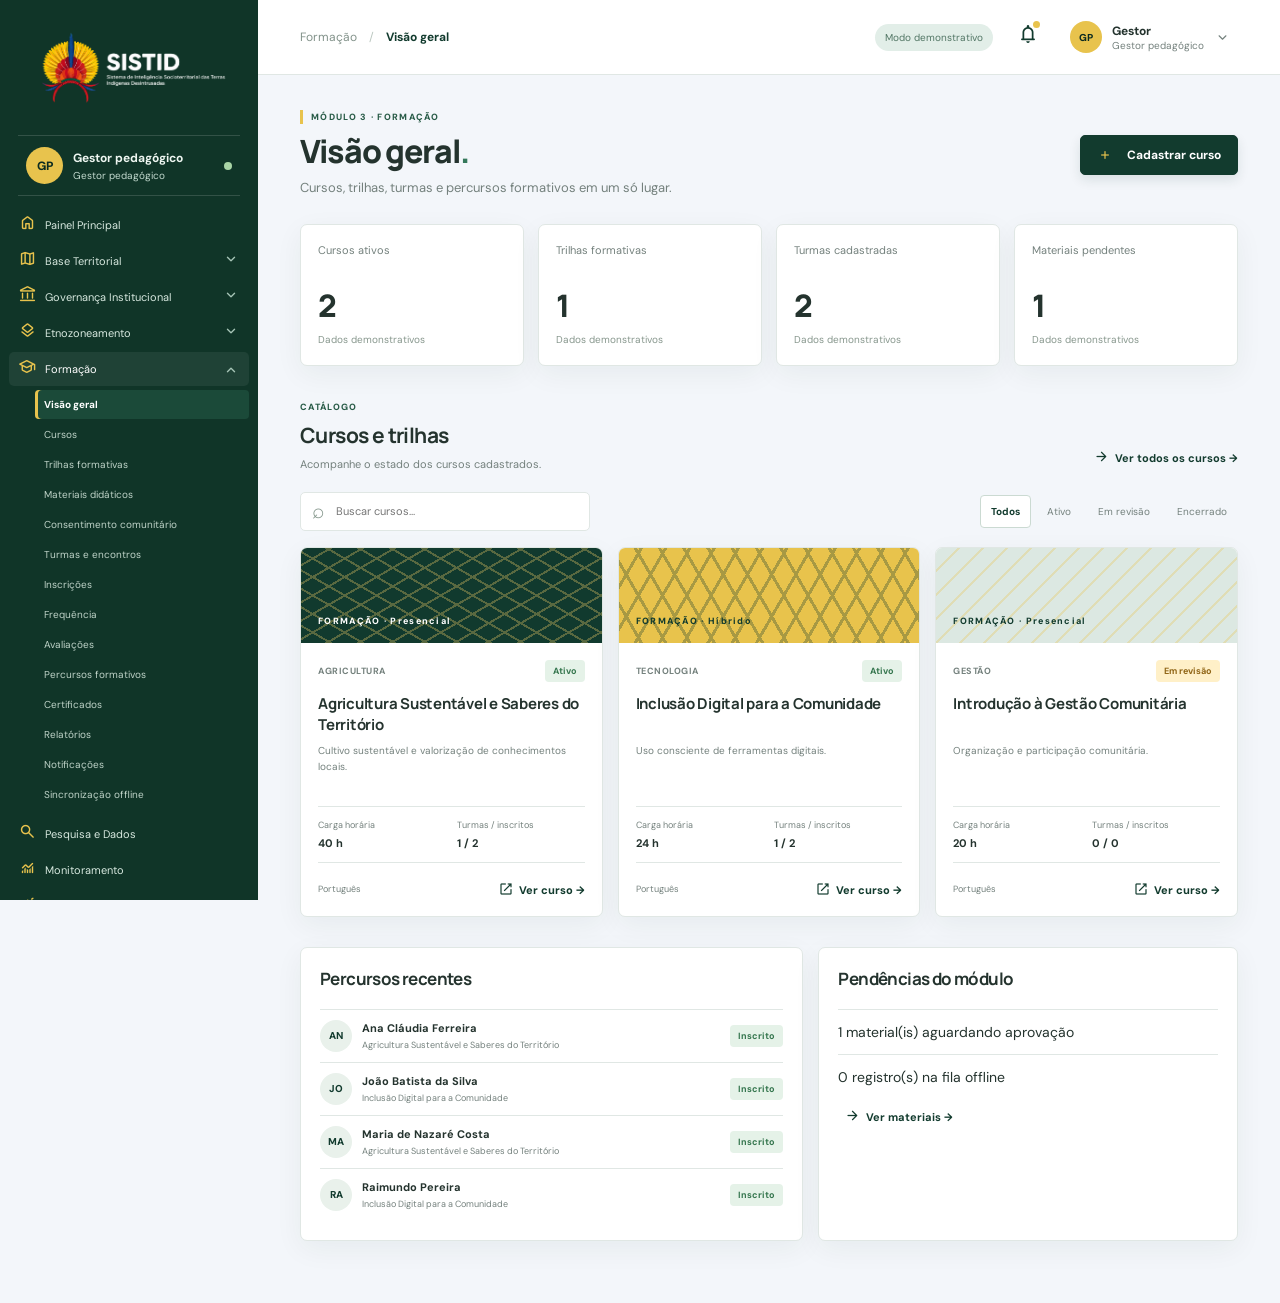
==== commit ef394751: "Add files via upload" ====
--- a/index.html
+++ b/index.html
@@ -8,70 +8,29 @@
   <title>SISTID — Formação e Percursos Formativos</title>
   <link rel="preconnect" href="https://fonts.googleapis.com">
   <link rel="preconnect" href="https://fonts.gstatic.com" crossorigin>
-  <link href="https://fonts.googleapis.com/css2?family=DM+Sans:wght@400;500;600;700&family=Manrope:wght@400;500;600;700;800&display=swap" rel="stylesheet">
+  <link href="https://fonts.googleapis.com/css2?family=DM+Sans:wght@400;500;600;700&family=Manrope:wght@400;500;600;700;800&family=Material+Symbols+Rounded:opsz,wght,FILL,GRAD@20..48,400,0,0&display=swap" rel="stylesheet">
   <link rel="stylesheet" href="style.css">
   <script src="script.js" defer></script>
 </head>
 <body>
   <div class="app-shell">
-    <aside class="sidebar" id="sidebar" aria-label="Navegação do SISTID">
-      <div class="brand">
-        <img class="brand-logo" src="logo-sistid.png" alt="SISTID — Sistema de Inteligência Socioterritorial das Terras Indígenas Desintrusadas">
-        <button class="mobile-close" id="closeSidebar" type="button" aria-label="Fechar menu">×</button>
-      </div>
-      <div class="program-chip"><span class="chip-lines" aria-hidden="true"></span> MÓDULO 3 · FORMAÇÃO</div>
-      <div class="profile-mini">
-        <div class="avatar" id="profileAvatar" aria-hidden="true">GP</div>
-        <div><strong id="profileName">Gestor pedagógico</strong><small id="profileRole">Gestor pedagógico</small></div>
-        <span class="online-dot" id="connectionDot" title="Estado da conexão"></span>
-      </div>
-      <nav class="nav-menu" aria-label="Menu principal">
-        <button class="nav-parent" type="button" data-external-module="portal"><span class="nav-icon">⌂</span><span class="nav-parent-label">Painel Principal</span></button>
-        <button class="nav-parent" type="button" data-submenu="territorial" aria-expanded="false" aria-controls="submenu-territorial"><span class="nav-icon">▤</span><span class="nav-parent-label">Base Territorial</span><span class="nav-chevron">⌄</span></button>
-        <div class="nav-submenu" id="submenu-territorial" hidden><button class="nav-subitem" type="button" data-external-module="modulo1">Terras Indígenas</button><button class="nav-subitem" type="button" data-external-module="modulo1">Comunidades</button></div>
-        <button class="nav-parent" type="button" data-submenu="governanca" aria-expanded="false" aria-controls="submenu-governanca"><span class="nav-icon">♙</span><span class="nav-parent-label">Governança Institucional</span><span class="nav-chevron">⌄</span></button>
-        <div class="nav-submenu" id="submenu-governanca" hidden><button class="nav-subitem" type="button" data-external-module="governanca">Instituições</button><button class="nav-subitem" type="button" data-external-module="governanca">Instâncias de Governança</button></div>
-        <button class="nav-parent" type="button" data-submenu="etnozoneamento" aria-expanded="false" aria-controls="submenu-etnozoneamento"><span class="nav-icon">◫</span><span class="nav-parent-label">Etnozoneamento</span><span class="nav-chevron">⌄</span></button>
-        <div class="nav-submenu" id="submenu-etnozoneamento" hidden><button class="nav-subitem" type="button" data-external-module="etnozoneamento">Ecológico e Ambiental</button><button class="nav-subitem" type="button" data-external-module="etnozoneamento">Econômico e Produção</button><button class="nav-subitem" type="button" data-external-module="etnozoneamento">Socioterritorial e Social</button><button class="nav-subitem" type="button" data-external-module="etnozoneamento">Gestão Ambiental e Territorial</button><button class="nav-subitem" type="button" data-external-module="etnozoneamento">Patrimônio Cultural</button><button class="nav-subitem" type="button" data-external-module="etnozoneamento">Controle Social Indígena</button></div>
-        <button class="nav-parent is-open" type="button" data-submenu="formacao" aria-expanded="true" aria-controls="submenu-formacao"><span class="nav-icon">◇</span><span class="nav-parent-label">Formação</span><span class="nav-chevron">⌄</span></button>
-        <div class="nav-submenu is-open" id="submenu-formacao">
-          <button class="nav-subitem active" type="button" data-view="dashboard">Visão geral</button>
-          <button class="nav-subitem" type="button" data-view="courses">Cursos</button>
-          <button class="nav-subitem" type="button" data-view="trails">Trilhas formativas</button>
-          <button class="nav-subitem" type="button" data-view="materials">Materiais didáticos</button>
-          <button class="nav-subitem" type="button" data-view="consents">Consentimento comunitário</button>
-          <button class="nav-subitem" type="button" data-view="classes">Turmas e encontros</button>
-          <button class="nav-subitem" type="button" data-view="enrollments">Inscrições</button>
-          <button class="nav-subitem" type="button" data-view="attendance">Frequência</button>
-          <button class="nav-subitem" type="button" data-view="assessments">Avaliações</button>
-          <button class="nav-subitem" type="button" data-view="journeys">Percursos formativos</button>
-          <button class="nav-subitem" type="button" data-view="certificates">Certificados</button>
-          <button class="nav-subitem" type="button" data-view="reports">Relatórios</button>
-          <button class="nav-subitem" type="button" data-view="notifications">Notificações</button>
-          <button class="nav-subitem" type="button" data-view="sync">Sincronização offline</button>
-        </div>
-        <button class="nav-parent" type="button" data-external-module="pesquisa"><span class="nav-icon">⌕</span><span class="nav-parent-label">Pesquisa e Dados</span></button>
-        <button class="nav-parent" type="button" data-external-module="modulo5"><span class="nav-icon">⌁</span><span class="nav-parent-label">Monitoramento</span></button>
-        <button class="nav-parent" type="button" data-external-module="modulo6"><span class="nav-icon">▧</span><span class="nav-parent-label">Comunicação</span></button>
-        <button class="nav-parent" type="button" data-external-module="modulo7"><span class="nav-icon">▣</span><span class="nav-parent-label">Gestão Documental</span></button>
-        <button class="nav-parent" type="button" data-external-module="modulo1"><span class="nav-icon">⚙</span><span class="nav-parent-label">Administração do Sistema</span></button>
-        <div class="sidebar-bottom"><div class="side-pattern" aria-hidden="true"></div><p>Formação, território e conhecimento.</p><small>SISTID · PROGRAMA ENRAIZANDO A POSSE PLENA</small></div>
-      </nav>
-    </aside>
+    <div class="sidebar-host" id="sidebar" aria-label="Menu lateral persistente">
+      <iframe id="sidebarFrame" title="Navegação do SISTID" src="sidebar.html"></iframe>
+    </div>
+    <button class="sidebar-scrim" id="sidebarScrim" type="button" aria-label="Fechar menu lateral" hidden></button>
 
     <main class="main-area" id="main">
       <header class="topbar">
-        <button class="menu-toggle" id="menuToggle" type="button" aria-label="Abrir menu" aria-controls="sidebar">☰</button>
+        <button class="menu-toggle" id="menuToggle" type="button" aria-label="Abrir menu" aria-controls="sidebar"><span class="material-symbols-rounded">menu</span></button>
         <div class="breadcrumb">Formação <span>/</span> <strong id="crumb">Visão geral</strong></div>
         <div class="top-actions">
           <span class="connection-indicator" id="connectionStatus" aria-live="polite">Modo demonstrativo</span>
-          <button class="icon-button" id="notificationBtn" type="button" aria-label="Ver notificações">♧<i aria-hidden="true"></i></button>
-          <div class="top-user"><div class="avatar avatar-small" id="topAvatar">GP</div><div><strong id="topName">Gestor</strong><small id="topRole">Gestor pedagógico</small></div></div>
+          <button class="icon-button" id="notificationBtn" type="button" aria-label="Ver notificações"><span class="material-symbols-rounded">notifications</span><i aria-hidden="true"></i></button>
+          <div class="profile-switcher" id="profileSwitcher"><button id="profileButton" class="profile-button" type="button" aria-label="Alternar perfil demonstrativo" aria-haspopup="true" aria-expanded="false" aria-controls="profileMenu"><span class="avatar avatar-small" id="topAvatar">GP</span><span class="profile-identity"><strong id="topName">Gestor</strong><small id="topRole">Gestor pedagógico</small></span><span class="material-symbols-rounded switch-chevron">expand_more</span></button><div id="profileMenu" class="profile-menu" role="menu" hidden><div class="profile-menu-heading">Simulação de perfis</div><button type="button" role="menuitemradio" data-role="gestor">Gestor pedagógico</button><button type="button" role="menuitemradio" data-role="facilitador">Facilitador / professor</button><button type="button" role="menuitemradio" data-role="participante">Participante indígena</button><button type="button" role="menuitemradio" data-role="lideranca">Liderança comunitária</button><button type="button" role="menuitemradio" data-role="administrador">Administrador do SISTID</button><small class="profile-menu-disclaimer">Perfis simulados — sem autenticação real.</small></div></div>
         </div>
       </header>
       <section class="page-content" id="pageContent" aria-live="polite">
         <div class="welcome-row"><div><p class="eyebrow"><span class="eyebrow-line"></span> MÓDULO 3 · FORMAÇÃO</p><h1>Visão geral<span class="hello-dot">.</span></h1><p class="subheading">Cursos, trilhas, turmas e percursos formativos em um só lugar.</p></div><button class="primary-button" type="button" data-action="new-course"><span>＋</span> Cadastrar curso</button></div>
-        <div class="notice-bar" id="demoNotice"><div class="notice-symbol">i</div><div><strong>Protótipo acadêmico do SISTID</strong><p>Os dados exibidos são fictícios. As ações demonstram as regras do Módulo 3 e não substituem os serviços oficiais dos demais módulos.</p></div><button class="notice-dismiss" type="button" data-action="dismiss-notice" aria-label="Fechar aviso">×</button></div>
         <div class="stats-grid" id="dashboardStats" aria-label="Indicadores das formações"></div>
         <div class="section-heading"><div><p class="eyebrow">CATÁLOGO</p><h2>Cursos e trilhas</h2><p class="section-description">Consulte ofertas e acompanhe a situação dos cursos.</p></div><button class="text-button" type="button" data-view="courses">Ver cursos <span>→</span></button></div>
         <div class="filter-row"><div class="search-wrap"><span aria-hidden="true">⌕</span><input type="search" id="courseSearch" placeholder="Buscar cursos..." aria-label="Buscar cursos"></div><div class="filter-tabs" role="group" aria-label="Filtrar cursos"><button class="filter-tab selected" type="button" data-filter="todos">Todos</button><button class="filter-tab" type="button" data-filter="Ativo">Ativos</button><button class="filter-tab" type="button" data-filter="Em revisão">Em revisão</button><button class="filter-tab" type="button" data-filter="Encerrado">Encerrados</button></div></div>
--- a/style.css
+++ b/style.css
@@ -1,122 +1,68 @@
-:root{
-  --red:#123b2e;--red-dark:#0b2b21;--red-soft:#e2eee8;--cream:#f1f5f8;--paper:#ffffff;
-  --yellow:#e8c34d;--yellow-soft:#fbf3d4;--ink:#24332e;--muted:#74817d;--line:#e0e7e4;
-  --green:#34785a;--blue:#547b91;--shadow:0 8px 28px rgba(16,53,40,.055);
-}
-*{box-sizing:border-box}html{scroll-behavior:smooth}body{margin:0;background:#f3f6fa;color:var(--ink);font-family:'DM Sans',sans-serif;font-size:14px}
-button,input,select,textarea{font:inherit}button{cursor:pointer}.app-shell{min-height:100vh;display:flex}
-.sidebar{width:258px;flex-shrink:0;background:var(--red);color:#eef6f1;display:flex;flex-direction:column;min-height:100vh;position:relative;overflow:hidden;z-index:5}
-.brand{padding:14px 16px 18px;display:flex;align-items:center;gap:10px;position:relative;min-height:112px}
-.brand-logo{width:100%;max-width:190px;height:118px;object-fit:contain;background:transparent;border-radius:0;display:block;flex-shrink:0}.brand-mark{width:35px;height:39px;display:grid;grid-template-columns:1fr 1fr;gap:3px;transform:rotate(-4deg);flex-shrink:0}
-.brand-mark span{background:var(--yellow);border-radius:1px;clip-path:polygon(50% 0,100% 25%,100% 75%,50% 100%,0 75%,0 25%)}
-.brand-mark span:nth-child(2),.brand-mark span:nth-child(3){background:#f7d26d}
-.brand-copy{display:flex;flex-direction:column;gap:3px;letter-spacing:2px;font-size:9px;font-weight:700;color:#d8e8df}
-.brand-copy strong{font-family:Manrope,sans-serif;font-size:11px;line-height:1.28;letter-spacing:1.1px;color:#fff}
-.brand-copy b{font-size:17px;letter-spacing:.3px;color:var(--yellow)}
-.mobile-close{display:none}
-.program-chip{margin:0 20px 23px;padding:9px 10px;background:rgba(255,255,255,.09);border:1px solid rgba(255,255,255,.15);border-radius:5px;color:#ffdb92;font-size:9px;letter-spacing:1.05px;font-weight:700;display:flex;align-items:center;gap:8px}
-.chip-lines{width:14px;height:14px;border-left:2px solid var(--yellow);border-right:2px solid var(--yellow);transform:skew(-10deg)}
-.profile-mini{margin:0 20px 23px;padding:13px 11px;display:flex;align-items:center;gap:10px;border-bottom:1px solid rgba(255,255,255,.15);border-top:1px solid rgba(255,255,255,.15)}
-.avatar{height:37px;width:37px;display:grid;place-items:center;border-radius:50%;background:#e8c34d;color:var(--red-dark);font-weight:800;font-size:12px;flex-shrink:0}
-.profile-mini strong,.top-user strong{display:block;font-size:12px;font-weight:700}.profile-mini small,.top-user small{display:block;margin-top:4px;color:#c2d9ce;font-size:11px}
-.online-dot{width:7px;height:7px;background:#a9d5a6;border-radius:50%;margin-left:auto;align-self:flex-start;margin-top:5px}
-.nav-menu{padding:0 13px;display:flex;flex-direction:column;gap:4px;flex:1}
-.nav-caption{font-size:9px;letter-spacing:1.3px;font-weight:700;color:#b7d0c3;margin:0 10px 9px}
-.nav-caption-spaced{margin-top:25px}
-.nav-item{display:flex;align-items:center;gap:12px;border:0;background:transparent;color:#d7e8df;text-align:left;padding:12px 11px;border-radius:5px;font-size:12px;transition:.2s;width:100%}
-.nav-item:hover{background:rgba(255,255,255,.09);color:white}.nav-item.active{background:#1b4a39;color:#ffffff;font-weight:700;box-shadow:0 3px 10px #751b1b20}
-.nav-icon{width:18px;text-align:center;font-size:18px;line-height:1;color:var(--yellow)}.active .nav-icon{color:var(--red)}
-.nav-count{margin-left:auto;background:#f5d06f;color:var(--red-dark);border-radius:4px;padding:2px 6px;font-size:10px;font-weight:800}.notification{margin-left:auto;background:var(--yellow);color:#6b2c22;border-radius:50%;width:19px;height:19px;display:grid;place-items:center;font-size:10px;font-weight:800}
-.sidebar-bottom{margin-top:auto;padding:25px 22px 24px;position:relative;min-height:145px;overflow:hidden}.side-pattern{position:absolute;right:-20px;top:2px;width:145px;height:72px;opacity:.2;background:repeating-linear-gradient(30deg,transparent 0 10px,var(--yellow) 10px 12px),repeating-linear-gradient(150deg,transparent 0 10px,var(--yellow) 10px 12px)}
-.sidebar-bottom p{position:relative;font-family:Manrope,sans-serif;font-weight:700;font-size:14px;line-height:1.5;max-width:175px}.sidebar-bottom small{position:relative;font-size:8px;line-height:1.5;letter-spacing:.6px;color:#b7d0c3}
-.main-area{min-width:0;flex:1}.topbar{height:75px;background:var(--paper);border-bottom:1px solid var(--line);display:flex;align-items:center;justify-content:space-between;padding:0 42px;position:sticky;top:0;z-index:4}
-.breadcrumb{font-size:12px;color:#9b8d85}.breadcrumb span{margin:0 10px;color:#cbbcb1}.breadcrumb strong{color:#5c4b44;font-weight:700}.top-actions{display:flex;align-items:center;gap:24px}.icon-button{border:0;background:transparent;color:#705b53;font-size:21px;position:relative}.icon-button i{position:absolute;right:1px;top:2px;width:6px;height:6px;background:var(--yellow);border-radius:50%;border:1px solid white}
-.top-user{display:flex;align-items:center;gap:9px}.top-user strong{font-size:11px;color:#4c3c36}.top-user small{font-size:10px;color:#a08f85}.avatar-small{width:32px;height:32px;font-size:10px}.chevron{color:#9e8b80;margin-left:4px}
-.page-content{max-width:1500px;margin:0 auto;padding:35px 42px 24px}.welcome-row{display:flex;justify-content:space-between;align-items:center;gap:20px;margin-bottom:25px}
-.eyebrow{font-size:9px;letter-spacing:1.4px;font-weight:800;color:var(--red);margin:0 0 9px;display:flex;align-items:center;gap:8px}.eyebrow-line{height:14px;width:3px;background:var(--yellow);display:inline-block}
-h1,h2,h3,p{margin-top:0}h1{font-family:Manrope,sans-serif;font-size:clamp(25px,2.5vw,34px);letter-spacing:-1.2px;margin-bottom:8px;line-height:1.2;font-weight:800;color:#3a2b27}.hello-dot{color:var(--red)}.subheading{color:#897a72;font-size:13px;margin-bottom:0}.primary-button{background:var(--red);color:white;border:1px solid var(--red);border-radius:5px;padding:12px 17px;font-weight:700;font-size:12px;display:inline-flex;align-items:center;justify-content:center;gap:9px;box-shadow:0 5px 12px #ad29291c;transition:.2s;white-space:nowrap}.primary-button:hover{background:var(--red-dark);transform:translateY(-1px)}.primary-button span{font-size:17px;line-height:12px;color:#ffd66d}
-.notice-bar{background:#fbf4dc;border:1px solid #eadca8;border-radius:6px;display:flex;align-items:center;gap:13px;padding:14px 17px;margin-bottom:24px}.notice-symbol{height:27px;width:27px;border:1px solid #dca329;border-radius:50%;display:grid;place-items:center;color:#9b6512;font-family:Georgia,serif;font-weight:bold;font-style:italic;flex-shrink:0}.notice-bar strong{font-size:12px;color:#66551c}.notice-bar p{font-size:11px;color:#7d7045;margin:4px 0 0}.notice-dismiss{margin-left:auto;border:0;background:transparent;color:#a47d3d;font-size:21px}
-.stats-grid{display:grid;grid-template-columns:repeat(4,minmax(0,1fr));gap:14px;margin-bottom:35px}.stat-card{background:var(--paper);border:1px solid var(--line);border-radius:7px;padding:17px 17px 15px;box-shadow:var(--shadow);min-width:0}.stat-top{display:flex;justify-content:space-between;align-items:flex-start;gap:10px;color:#8a7970;font-size:11px;line-height:1.5;min-height:38px}.stat-icon{width:31px;height:31px;display:grid;place-items:center;border-radius:6px;font-size:17px;flex-shrink:0}.red-icon{background:#e2eee8;color:var(--red)}.yellow-icon{background:#fbf3d4;color:#80691c}.blue-icon{background:#e5edf2;color:var(--blue)}.pale-icon{background:#edf1ef;color:#65766f}.stat-number{font-family:Manrope,sans-serif;font-size:31px;font-weight:800;letter-spacing:-1px;margin:4px 0 7px;color:#3d2e29}.stat-foot{font-size:10px;color:#a09188;display:flex;align-items:center;gap:6px;line-height:1.4}.tiny-dot{height:6px;width:6px;border-radius:50%;display:inline-block;flex-shrink:0}.red-dot{background:var(--red)}.green-dot{background:#5c9a6f}.yellow-dot{background:#e3a92d}
-.section-heading{display:flex;align-items:flex-end;justify-content:space-between;gap:16px;margin-bottom:19px}.section-heading h2,.panel h2{font-family:Manrope,sans-serif;font-size:21px;letter-spacing:-.6px;margin:0 0 6px;color:#392c28}.section-heading .eyebrow,.panel .eyebrow{margin-bottom:6px}.section-description{margin:0;font-size:11px;color:#95847b}.text-button,.subtle-link{border:0;background:transparent;color:var(--red);font-size:11px;font-weight:700;padding:8px 0}.text-button span{font-size:17px;margin-left:6px}.filter-row{display:flex;align-items:center;justify-content:space-between;gap:15px;margin-bottom:16px}.search-wrap{display:flex;align-items:center;gap:9px;background:var(--paper);border:1px solid var(--line);border-radius:5px;padding:0 11px;height:37px;width:min(275px,100%);color:#9c8b80}.search-wrap span{font-size:21px}.search-wrap input{border:0;outline:0;background:transparent;min-width:0;width:100%;font-size:11px;color:var(--ink)}.filter-tabs{display:flex;gap:5px}.filter-tab{background:transparent;border:1px solid transparent;border-radius:4px;padding:9px 10px;font-size:10px;color:#8b7a72}.filter-tab span{margin-left:5px;color:#aa9990}.filter-tab.selected{background:#fff;border-color:#eadbd0;color:var(--red);font-weight:700}.filter-tab.selected span{color:var(--red)}
-.courses-grid{display:grid;grid-template-columns:repeat(3,minmax(0,1fr));gap:15px;margin-bottom:30px}.dashboard-courses-grid{grid-template-columns:repeat(3,minmax(0,1fr));align-items:stretch;justify-content:stretch}.dashboard-courses-grid>.course-card{grid-column:auto;align-self:stretch;min-width:0}.course-card{background:var(--paper);border:1px solid var(--line);border-radius:7px;overflow:hidden;box-shadow:var(--shadow);display:flex;flex-direction:column;min-width:0;transition:transform .2s,box-shadow .2s}.course-card:hover{transform:translateY(-2px);box-shadow:0 12px 30px #5a34200e}.course-cover{height:95px;background:var(--red);position:relative;overflow:hidden;padding:16px 17px;display:flex;align-items:flex-end}.course-cover.gold{background:#e9aa2a}.course-cover.cream{background:#f3e1ce}.cover-pattern{position:absolute;inset:0;opacity:.42;background:repeating-linear-gradient(30deg,transparent 0 14px,#ffd36c 14px 16px),repeating-linear-gradient(150deg,transparent 0 14px,#ffd36c 14px 16px)}.gold .cover-pattern{opacity:.52;background:repeating-linear-gradient(60deg,transparent 0 18px,#ad2929 18px 21px),repeating-linear-gradient(120deg,transparent 0 18px,#ad2929 18px 21px)}.cream .cover-pattern{opacity:.6;background:repeating-linear-gradient(135deg,transparent 0 15px,#e3ad42 15px 17px)}.cover-label{position:relative;color:#fff7e9;font-size:9px;letter-spacing:1.5px;font-weight:800}.gold .cover-label{color:#7b2522}.cream .cover-label{color:#8d2928}.course-body{padding:16px 17px 14px;display:flex;flex-direction:column;flex:1}.course-meta{display:flex;align-items:center;justify-content:space-between;gap:8px;margin-bottom:10px}.course-area{font-size:9px;letter-spacing:.5px;text-transform:uppercase;color:#9d8273;font-weight:700}.status{font-size:9px;padding:5px 7px;border-radius:3px;white-space:nowrap;font-weight:700}.status.live{background:#e5f2e8;color:#34754d}.status.review{background:#fff0c8;color:#906516}.status.closed{background:#eee8e4;color:#75665e}.course-card h3{font-family:Manrope,sans-serif;font-size:15px;line-height:1.35;letter-spacing:-.25px;margin:0 0 8px;min-height:40px;color:#3c2d28}.course-description{font-size:10px;color:#928078;line-height:1.55;margin-bottom:15px;min-height:32px}.course-details{display:grid;grid-template-columns:1fr 1fr;gap:11px;padding:12px 0;border-top:1px solid #f1e8e0;border-bottom:1px solid #f1e8e0;margin-top:auto}.detail-label{font-size:9px;color:#a19086;margin-bottom:5px}.detail-value{font-size:11px;font-weight:700;color:#59453d}.capacity-track{height:4px;background:#f0e5dc;border-radius:4px;margin-top:7px;overflow:hidden}.capacity-track span{display:block;height:100%;background:var(--red);border-radius:4px}.course-footer{display:flex;justify-content:space-between;align-items:center;padding-top:13px;gap:8px}.course-date{font-size:9px;color:#a08e84}.course-open{background:transparent;border:0;color:var(--red);font-size:11px;font-weight:800;padding:5px 0}.course-open span{font-size:16px;margin-left:4px}.empty-state{grid-column:1/-1;text-align:center;padding:35px 15px;border:1px dashed #ddc9ba;border-radius:7px;color:#927f73;background:#fffaf5}
-.bottom-grid{display:grid;grid-template-columns:1.2fr 1fr;gap:15px;margin-bottom:22px}.panel{background:var(--paper);border:1px solid var(--line);border-radius:7px;padding:19px 19px 15px;box-shadow:var(--shadow);min-width:0}.panel-heading{display:flex;align-items:center;justify-content:space-between;gap:10px;margin-bottom:13px}.panel h2{font-size:17px}.subtle-link{font-size:10px}.participant-list{display:flex;flex-direction:column}.participant-row{display:flex;align-items:center;gap:10px;padding:10px 0;border-top:1px solid #f3eae3}.participant-row:first-child{border-top:0}.participant-avatar{height:32px;width:32px;border-radius:50%;display:grid;place-items:center;background:#f5e4d2;color:#8e3a2c;font-size:10px;font-weight:800;flex-shrink:0}.participant-info{min-width:0;flex:1}.participant-info strong{display:block;font-size:11px;color:#58443b}.participant-info small{display:block;margin-top:4px;font-size:9px;color:#a18f84;white-space:nowrap;overflow:hidden;text-overflow:ellipsis}.participant-state{font-size:9px;color:#3b805c;background:#e8f3e9;padding:5px 7px;border-radius:3px}.task-count{font-size:10px;color:var(--red);background:#f8e9e3;border-radius:4px;padding:5px 8px;font-weight:800}.task-item{width:100%;border:0;border-top:1px solid #f2e9e2;background:transparent;display:flex;align-items:center;text-align:left;gap:10px;padding:13px 0}.task-icon{width:28px;height:28px;border-radius:5px;display:grid;place-items:center;flex-shrink:0;font-weight:800}.task-red{background:#e2eee8;color:var(--red)}.task-yellow{background:#fff1c9;color:#986a13}.task-copy{flex:1;min-width:0}.task-copy strong{display:block;font-size:10px;color:#58443b}.task-copy small{display:block;font-size:9px;color:#a18f84;margin-top:4px;white-space:nowrap;overflow:hidden;text-overflow:ellipsis}.task-arrow{font-size:16px;color:var(--red)}.task-item:hover .task-copy strong{color:var(--red)}.task-note{font-size:9px;line-height:1.55;color:#967c4e;background:#fff7e3;padding:10px;border-radius:4px;margin-top:8px}.task-note span{color:#c48b16;margin-right:5px}.footer{display:flex;justify-content:space-between;gap:15px;border-top:1px solid var(--line);padding-top:16px;color:#a6958b;font-size:8px;letter-spacing:.5px}.footer span:first-child{font-weight:800;color:#547266}.footer b{color:var(--yellow)}
-.toast{position:fixed;right:25px;bottom:25px;background:#352a26;color:#fff8ee;padding:13px 17px;border-radius:6px;box-shadow:0 10px 35px #0002;font-size:12px;z-index:20;opacity:0;transform:translateY(10px);pointer-events:none;transition:.25s;max-width:360px}.toast.show{opacity:1;transform:translateY(0)}
-.modal-backdrop{position:fixed;inset:0;background:rgba(12,35,27,.55);z-index:15;display:none;align-items:center;justify-content:center;padding:20px;backdrop-filter:blur(3px)}.modal-backdrop.open{display:flex}.modal{width:min(520px,100%);max-height:92vh;overflow:auto;background:var(--paper);border-radius:9px;padding:29px;position:relative;box-shadow:0 25px 80px #26130f40}.modal-close{position:absolute;right:18px;top:15px;border:0;background:transparent;font-size:25px;color:#9d877b}.modal h2{font-family:Manrope,sans-serif;font-size:26px;letter-spacing:-.8px;margin:0 0 8px}.modal-intro{font-size:12px;color:#8f7e73;line-height:1.6;margin-bottom:22px}.modal label{display:block;font-size:11px;font-weight:700;color:#5f4940;margin:14px 0 7px}.modal label span{color:var(--red)}.modal input,.modal select,.modal textarea{width:100%;border:1px solid #e8d9ce;border-radius:5px;background:#fffdf9;padding:11px 12px;outline:none;color:#4e3b33;font-size:12px}.modal input:focus,.modal select:focus,.modal textarea:focus{border-color:#4b8069;box-shadow:0 0 0 3px #123b2e12}.modal textarea{resize:vertical}.modal-foot{display:flex;justify-content:flex-end;gap:10px;margin-top:23px}.secondary-button{border:1px solid #e5d6cb;background:#fffaf5;color:#826e63;border-radius:5px;padding:11px 15px;font-size:12px;font-weight:700}
-.menu-toggle{display:none}
-@media(max-width:1200px){.page-content{padding:29px 27px 22px}.topbar{padding:0 27px}.sidebar{width:235px}.stats-grid{grid-template-columns:repeat(2,minmax(0,1fr))}.courses-grid{grid-template-columns:repeat(3,minmax(0,1fr))}.course-card:last-child{grid-column:auto}}
-@media(max-width:800px){.courses-grid,.dashboard-courses-grid{grid-template-columns:repeat(2,minmax(0,1fr))}.sidebar{position:fixed;left:-270px;top:0;bottom:0;width:258px;min-height:100vh;transition:left .25s;box-shadow:12px 0 30px #31100f30}.sidebar.open{left:0}.mobile-close{display:block;margin-left:auto;background:transparent;color:white;border:0;font-size:25px}.menu-toggle{display:block;border:0;background:transparent;color:var(--red);font-size:20px;margin-right:12px}.topbar{height:65px;padding:0 18px;justify-content:flex-start}.breadcrumb{flex:1}.top-actions{gap:12px}.top-user>div:not(.avatar),.top-user .chevron{display:none}.page-content{padding:25px 18px 20px}.welcome-row{align-items:flex-start;flex-direction:column}.welcome-row .primary-button{align-self:stretch}.bottom-grid{grid-template-columns:1fr}.stats-grid{gap:10px}.stat-card{padding:14px}.filter-row{align-items:stretch;flex-direction:column}.search-wrap{width:100%}.filter-tabs{overflow-x:auto}.filter-tab{white-space:nowrap}.courses-grid{grid-template-columns:1fr}.course-cover{height:82px}.section-heading{align-items:flex-start}.section-heading .text-button{white-space:nowrap}.footer{flex-direction:column}.notice-bar{align-items:flex-start}.notice-dismiss{padding:0}}
-@media(max-width:560px){.courses-grid,.dashboard-courses-grid{grid-template-columns:1fr}}
-@media(max-width:420px){.stats-grid{grid-template-columns:1fr 1fr}.stat-top{font-size:10px}.stat-number{font-size:27px}.stat-foot{font-size:9px}.topbar{padding:0 12px}.top-actions{gap:8px}.page-content{padding-left:13px;padding-right:13px}.section-heading h2{font-size:19px}.section-heading .text-button{font-size:10px}.panel{padding:15px}.modal{padding:23px 18px}.filter-tab{padding:8px 7px;font-size:9px}}
+:root{--red:#123b2e;--red-dark:#0b2b21;--red-soft:#e2eee8;--cream:#f3f6fa;--paper:#fff;--yellow:#e8c34d;--yellow-soft:#fbf3d4;--ink:#24332e;--muted:#74817d;--line:#e0e7e4;--green:#34785a;--blue:#547b91;--shadow:0 8px 28px rgba(16,53,40,.055);--radius:8px}
+*{box-sizing:border-box}html{scroll-behavior:smooth}body{margin:0;background:var(--cream);color:var(--ink);font:14px 'DM Sans',sans-serif}button,input,select,textarea{font:inherit}button{cursor:pointer}button:disabled{opacity:.48;cursor:not-allowed;transform:none!important}button:focus-visible,a:focus-visible,input:focus-visible,select:focus-visible,textarea:focus-visible{outline:3px solid #d2a52e;outline-offset:2px}a{color:var(--red)}[hidden]{display:none!important}.app-shell{display:flex;min-height:100vh}.sidebar{width:258px;flex:0 0 258px;background:#103528;color:#eef6f1;display:flex;flex-direction:column;position:sticky;top:0;height:100vh;z-index:10;overflow:hidden}.brand{padding:12px 13px 10px;min-height:135px;display:flex;align-items:center;justify-content:center}.brand-logo{display:block;max-width:210px;width:100%;height:120px;object-fit:contain}.mobile-close{display:none}.program-chip{margin:0 18px 12px;padding:9px 10px;border:1px solid #ffffff26;background:#ffffff12;color:#f1d976;border-radius:5px;font-size:10px;letter-spacing:.8px;font-weight:800;display:flex;align-items:center;gap:9px}.chip-lines{height:14px;width:14px;border-left:2px solid var(--yellow);border-right:2px solid var(--yellow);transform:skew(-10deg)}.profile-mini{display:flex;align-items:center;gap:10px;margin:0 18px 12px;padding:11px 8px;border-top:1px solid #ffffff25;border-bottom:1px solid #ffffff25}.avatar{height:37px;width:37px;border-radius:50%;background:var(--yellow);color:var(--red-dark);display:grid;place-items:center;font-size:12px;font-weight:800;flex-shrink:0}.profile-mini strong,.top-user strong{display:block;font-size:12px}.profile-mini small,.top-user small{display:block;font-size:10px;color:#c2d9ce;margin-top:3px}.online-dot{margin-left:auto;width:8px;height:8px;border-radius:50%;background:#a9d5a6;flex-shrink:0}.online-dot.offline{background:#e8c34d}.nav-menu{display:flex;flex-direction:column;gap:2px;padding:0 9px 14px;overflow-y:auto;min-height:0;scrollbar-width:thin;scrollbar-color:#ffffff40 transparent}.nav-parent{width:100%;min-height:34px;padding:8px 9px;display:flex;align-items:center;gap:10px;border:0;border-radius:5px;background:transparent;color:#d7e8df;text-align:left;font-size:11px;line-height:1.3}.nav-parent:hover,.nav-parent.is-open{background:#ffffff10;color:#fff}.nav-icon{width:17px;flex:0 0 17px;text-align:center;font-size:16px;color:#e8c34d}.nav-parent-label{flex:1}.nav-chevron{margin-left:auto;color:#a8c6b8;transition:transform .2s}.nav-parent[aria-expanded=true] .nav-chevron{transform:rotate(180deg)}.nav-submenu{display:flex;flex-direction:column;gap:1px;padding:2px 0 6px 26px}.nav-subitem{width:100%;border:0;border-radius:4px;background:transparent;color:#bfd3c8;text-align:left;padding:8px 9px;font-size:10px;line-height:1.3}.nav-subitem:hover{background:#ffffff13;color:white}.nav-subitem.active{background:#1b4a39;color:#fff;font-weight:700;box-shadow:inset 3px 0 0 var(--yellow)}.sidebar-bottom{margin-top:auto;padding:25px 20px 22px;position:relative;overflow:hidden;min-height:145px}.side-pattern{position:absolute;right:-15px;top:0;width:145px;height:75px;opacity:.18;background:repeating-linear-gradient(30deg,transparent 0 10px,var(--yellow) 10px 12px),repeating-linear-gradient(150deg,transparent 0 10px,var(--yellow) 10px 12px)}.sidebar-bottom p{position:relative;font:700 14px/1.5 Manrope,sans-serif;max-width:180px}.sidebar-bottom small{position:relative;color:#b7d0c3;font-size:8px;letter-spacing:.5px;line-height:1.5}.main-area{flex:1;min-width:0}.topbar{height:75px;background:#fff;border-bottom:1px solid var(--line);display:flex;align-items:center;justify-content:space-between;gap:16px;padding:0 42px;position:sticky;top:0;z-index:5}.breadcrumb{font-size:12px;color:#82928a}.breadcrumb span{margin:0 9px;color:#bbc7c0}.breadcrumb strong{color:var(--red);font-weight:700}.top-actions{display:flex;align-items:center;gap:18px}.connection-indicator{font-size:10px;color:#527665;background:var(--red-soft);border-radius:20px;padding:7px 10px;white-space:nowrap}.connection-indicator.offline{background:var(--yellow-soft);color:#8c6b15}.icon-button{border:0;background:transparent;color:var(--red);font-size:23px;position:relative;padding:6px}.icon-button i{position:absolute;top:5px;right:5px;width:7px;height:7px;border-radius:50%;background:var(--yellow)}.top-user{display:flex;align-items:center;gap:9px}.top-user strong{color:var(--ink)}.top-user small{color:var(--muted)}.avatar-small{height:32px;width:32px;font-size:10px}.menu-toggle{display:none}.page-content{max-width:1500px;margin:0 auto;padding:35px 42px 24px}.welcome-row{display:flex;align-items:center;justify-content:space-between;gap:20px;margin-bottom:25px}.eyebrow{display:flex;align-items:center;gap:8px;margin:0 0 8px;color:#285b47;font-size:9px;letter-spacing:1.3px;font-weight:800;text-transform:uppercase}.eyebrow-line{height:14px;width:3px;background:var(--yellow)}h1,h2,h3,p{margin-top:0}h1,h2,h3{font-family:Manrope,sans-serif}h1{font-size:clamp(25px,2.5vw,34px);font-weight:800;letter-spacing:-1.1px;line-height:1.2;margin-bottom:8px}.hello-dot{color:var(--green)}.subheading{color:var(--muted);font-size:13px;line-height:1.6;margin:0}.primary-button,.secondary-button{display:inline-flex;align-items:center;justify-content:center;gap:9px;border-radius:5px;padding:11px 16px;font-size:12px;font-weight:700;transition:background .2s,transform .2s;white-space:nowrap}.primary-button{background:var(--red);border:1px solid var(--red);color:#fff;box-shadow:0 5px 12px #123b2e1c}.primary-button:hover{background:var(--red-dark);transform:translateY(-1px)}.primary-button span{font-size:16px;color:var(--yellow)}.secondary-button{background:#fff;border:1px solid #cadbd1;color:var(--red)}.secondary-button:hover{background:var(--red-soft)}.danger-button{background:#fff;border:1px solid #e7b7b0;color:#9b352b}.notice-bar{display:flex;align-items:center;gap:13px;background:#fbf4dc;border:1px solid #eadca8;border-radius:6px;padding:14px 17px;margin-bottom:24px}.notice-symbol{width:27px;height:27px;border:1px solid #dca329;border-radius:50%;display:grid;place-items:center;color:#9b6512;font:bold italic 16px Georgia,serif;flex-shrink:0}.notice-bar strong{font-size:12px;color:#66551c}.notice-bar p{font-size:11px;line-height:1.55;color:#7d7045;margin:4px 0 0}.notice-dismiss{margin-left:auto;border:0;background:transparent;color:#a47d3d;font-size:22px}.stats-grid{display:grid;grid-template-columns:repeat(4,minmax(0,1fr));gap:14px;margin-bottom:35px}.stat-card{background:#fff;border:1px solid var(--line);border-radius:7px;padding:17px;box-shadow:var(--shadow);min-width:0}.stat-top{display:flex;justify-content:space-between;align-items:flex-start;gap:9px;min-height:37px;color:var(--muted);font-size:11px;line-height:1.5}.stat-icon{width:31px;height:31px;display:grid;place-items:center;border-radius:6px;font-size:17px;flex-shrink:0}.red-icon{background:var(--red-soft);color:var(--red)}.yellow-icon{background:var(--yellow-soft);color:#80691c}.blue-icon{background:#e5edf2;color:var(--blue)}.pale-icon{background:#edf1ef;color:#65766f}.stat-number{font:800 31px Manrope,sans-serif;letter-spacing:-1px;margin:5px 0 7px}.stat-foot{display:flex;align-items:center;gap:6px;color:#87978d;font-size:10px;line-height:1.45}.tiny-dot{width:6px;height:6px;flex-shrink:0;border-radius:50%;background:var(--green)}.section-heading{display:flex;align-items:flex-end;justify-content:space-between;gap:16px;margin-bottom:19px}.section-heading h2,.panel h2{font-size:21px;letter-spacing:-.6px;margin:0 0 6px}.section-description{margin:0;color:var(--muted);font-size:11px;line-height:1.65}.text-button,.subtle-link{border:0;background:transparent;color:var(--red);font-size:11px;font-weight:700;padding:8px 0}.text-button span{font-size:17px;margin-left:6px}.filter-row{display:flex;align-items:center;justify-content:space-between;gap:15px;margin-bottom:16px}.search-wrap{display:flex;align-items:center;gap:9px;background:#fff;border:1px solid var(--line);border-radius:5px;padding:0 11px;height:39px;width:min(290px,100%);color:#85978c}.search-wrap span{font-size:21px}.search-wrap input{width:100%;min-width:0;border:0;outline:0;background:transparent;color:var(--ink);font-size:11px}.filter-tabs{display:flex;flex-wrap:wrap;gap:5px}.filter-tab{background:transparent;border:1px solid transparent;border-radius:4px;padding:9px 10px;font-size:10px;color:var(--muted)}.filter-tab.selected{background:#fff;border-color:#cbdad2;color:var(--red);font-weight:700}.filter-tab span{margin-left:5px}.courses-grid{display:grid;grid-template-columns:repeat(3,minmax(0,1fr));gap:15px;margin-bottom:30px}.course-card{background:#fff;border:1px solid var(--line);border-radius:7px;overflow:hidden;box-shadow:var(--shadow);display:flex;flex-direction:column;min-width:0;transition:transform .2s,box-shadow .2s}.course-card:hover{transform:translateY(-2px);box-shadow:0 12px 30px #10352812}.course-cover{height:95px;background:var(--red);position:relative;overflow:hidden;padding:16px 17px;display:flex;align-items:flex-end}.course-cover.gold{background:var(--yellow)}.course-cover.cream{background:#dce8e2}.cover-pattern{position:absolute;inset:0;opacity:.3;background:repeating-linear-gradient(30deg,transparent 0 14px,#ffd36c 14px 16px),repeating-linear-gradient(150deg,transparent 0 14px,#ffd36c 14px 16px)}.gold .cover-pattern{background:repeating-linear-gradient(60deg,transparent 0 18px,#123b2e 18px 21px),repeating-linear-gradient(120deg,transparent 0 18px,#123b2e 18px 21px)}.cream .cover-pattern{background:repeating-linear-gradient(135deg,transparent 0 15px,#e8c34d 15px 17px)}.cover-label{position:relative;color:#fff;font-size:9px;letter-spacing:1.3px;font-weight:800}.gold .cover-label,.cream .cover-label{color:var(--red)}.course-body{padding:16px 17px 14px;display:flex;flex-direction:column;flex:1}.course-meta{display:flex;align-items:center;justify-content:space-between;gap:8px;min-height:24px;margin-bottom:10px}.course-area{font-size:9px;letter-spacing:.5px;text-transform:uppercase;color:var(--muted);font-weight:700}.status{display:inline-block;font-size:9px;font-weight:700;padding:5px 8px;border-radius:4px;white-space:nowrap;background:#edf1ef;color:#586b60}.status.live,.status.active,.status.approved,.status.complete{background:#e5f2e8;color:#34754d}.status.review,.status.pending{background:#fff0c8;color:#906516}.status.closed,.status.draft{background:#eee;color:#666}.status.rejected,.status.revoked,.status.error{background:#fae6e3;color:#9b352b}.course-card h3{font-size:15px;line-height:1.4;letter-spacing:-.25px;margin:0 0 8px;min-height:42px}.course-description{font-size:10px;color:var(--muted);line-height:1.6;margin:0 0 15px;min-height:48px}.course-details{display:grid;grid-template-columns:1fr 1fr;gap:11px;padding:12px 0;border-top:1px solid var(--line);border-bottom:1px solid var(--line);margin-top:auto}.detail-label{font-size:9px;color:var(--muted);margin-bottom:5px}.detail-value{font-size:11px;font-weight:700;color:var(--ink)}.capacity-track{height:5px;background:#e9efeb;border-radius:4px;margin-top:7px;overflow:hidden}.capacity-track span{display:block;height:100%;background:var(--green);border-radius:4px}.course-footer{display:flex;justify-content:space-between;align-items:center;gap:8px;padding-top:13px}.course-date{font-size:9px;color:var(--muted)}.course-open{background:transparent;border:0;color:var(--red);font-size:11px;font-weight:800;padding:5px 0}.course-open span{font-size:16px;margin-left:4px}.empty-state{grid-column:1/-1;text-align:center;padding:35px 15px;border:1px dashed #cbdad2;border-radius:7px;color:var(--muted);background:#fff}.bottom-grid{display:grid;grid-template-columns:1.2fr 1fr;gap:15px;margin-bottom:22px}.panel{background:#fff;border:1px solid var(--line);border-radius:7px;padding:19px;box-shadow:var(--shadow);min-width:0;margin-bottom:16px}.panel-heading{display:flex;align-items:center;justify-content:space-between;gap:10px;margin-bottom:13px}.panel h2{font-size:17px}.subtle-link{font-size:10px}.participant-list{display:flex;flex-direction:column}.participant-row{display:flex;align-items:center;gap:10px;padding:10px 0;border-top:1px solid var(--line)}.participant-row:first-child{border-top:0}.participant-avatar{height:32px;width:32px;border-radius:50%;display:grid;place-items:center;background:#e9f1eb;color:var(--red);font-size:10px;font-weight:800;flex-shrink:0}.participant-info{min-width:0;flex:1}.participant-info strong{display:block;font-size:11px}.participant-info small{display:block;margin-top:4px;font-size:9px;color:var(--muted);white-space:nowrap;overflow:hidden;text-overflow:ellipsis}.participant-state{font-size:9px;color:var(--green);background:var(--red-soft);padding:5px 7px;border-radius:3px}.task-count{font-size:10px;color:var(--red);background:var(--red-soft);border-radius:4px;padding:5px 8px;font-weight:800}.task-item{width:100%;border:0;border-top:1px solid var(--line);background:transparent;display:flex;align-items:center;text-align:left;gap:10px;padding:13px 0}.task-icon{width:28px;height:28px;border-radius:5px;display:grid;place-items:center;flex-shrink:0;font-weight:800;background:var(--yellow-soft);color:#986a13}.task-copy{flex:1;min-width:0}.task-copy strong{display:block;font-size:10px}.task-copy small{display:block;font-size:9px;color:var(--muted);margin-top:4px}.task-arrow{font-size:16px;color:var(--red)}.task-note{font-size:10px;line-height:1.6;color:#806b39;background:#fff7e3;padding:10px;border-radius:4px;margin-top:8px}.footer{display:flex;justify-content:space-between;gap:15px;border-top:1px solid var(--line);padding-top:16px;color:#87978d;font-size:9px;letter-spacing:.4px}.footer span:first-child{font-weight:800;color:#547266}
+/* Elementos de telas e formulários gerados pelo script */
+.table-wrap{width:100%;overflow-x:auto}.data-table{width:100%;border-collapse:collapse;min-width:680px;text-align:left}.data-table th{font-size:10px;text-transform:uppercase;letter-spacing:.5px;color:#71877a;background:#f5f8f6;padding:13px 12px;border-bottom:1px solid var(--line)}.data-table td{font-size:11px;color:var(--ink);padding:13px 12px;border-bottom:1px solid var(--line);vertical-align:middle}.data-table tr:last-child td{border-bottom:0}.table-person{display:flex;align-items:center;gap:9px;min-width:150px}.table-person strong{font-size:11px}.table-action{background:#fff;border:1px solid #cbdad2;border-radius:4px;color:var(--red);font-size:10px;font-weight:700;padding:8px 10px;white-space:nowrap}.table-action:hover{background:var(--red-soft)}.table-sub,.table-note{font-size:10px;color:var(--muted);line-height:1.65}.table-note{margin:14px 0 0}.concept{display:inline-grid;place-items:center;min-width:28px;min-height:26px;border-radius:5px;background:var(--red-soft);color:var(--red);font-weight:800;font-size:10px}.material-list,.message-list,.record-list{display:flex;flex-direction:column;gap:12px}.material-card,.message-card,.record-card{display:flex;align-items:flex-start;gap:15px;background:#fff;border:1px solid var(--line);border-radius:7px;padding:17px;box-shadow:var(--shadow)}.folder-icon,.message-symbol,.record-icon{width:42px;height:42px;display:grid;place-items:center;background:var(--yellow-soft);border-radius:7px;color:#92721c;font-size:20px;flex-shrink:0}.material-main,.message-content,.record-main{flex:1;min-width:0}.material-main h3,.message-content h3,.record-main h3{font-size:13px;margin:0 0 6px}.material-main p,.message-content p,.record-main p{font-size:11px;color:var(--muted);line-height:1.65;margin:0 0 9px}.file-list,.tag-list,.action-group{display:flex;flex-wrap:wrap;align-items:center;gap:7px}.file-pill,.tag,.access-pill{font-size:10px;color:var(--red);background:var(--red-soft);border-radius:4px;padding:5px 8px}.material-meta{display:flex;flex-direction:column;align-items:flex-start;gap:8px;min-width:110px}.material-meta small{font-size:10px;color:var(--muted)}.material-action{white-space:nowrap}.rule-grid,.feature-grid{display:grid;grid-template-columns:repeat(3,minmax(0,1fr));gap:15px}.rule-grid>div,.feature-card{padding:15px;background:#f5f8f6;border:1px solid var(--line);border-radius:6px}.rule-grid strong,.feature-card strong{font-size:11px;color:var(--red)}.rule-grid p,.feature-card p{font-size:10px;color:var(--muted);line-height:1.6;margin:7px 0 0}.report-grid{display:grid;grid-template-columns:repeat(2,minmax(0,1fr));gap:15px}.bar-chart{display:flex;flex-direction:column;gap:18px;padding:15px 0}.bar-label{display:flex;justify-content:space-between;gap:10px;font-size:10px;color:var(--muted);margin-bottom:7px}.bar-track{height:9px;border-radius:8px;background:var(--red-soft);overflow:hidden}.bar-track span{height:100%;display:block;background:linear-gradient(90deg,var(--red),var(--yellow));border-radius:8px}.form-label,.field-label{display:block;font-size:11px;font-weight:700;color:var(--ink);margin:16px 0 7px}.field-select,.field-input,.field-textarea,.field{width:100%;padding:11px 12px;border:1px solid #cbdad2;background:#fff;border-radius:5px;color:var(--ink);font-size:12px}.field-textarea{resize:vertical;min-height:85px}.form-grid{display:grid;grid-template-columns:repeat(2,minmax(0,1fr));gap:0 14px}.form-grid .full,.form-field.full{grid-column:1/-1}.form-field{min-width:0}.form-field label{display:block;font-size:11px;font-weight:700;margin:14px 0 7px}.form-field input,.form-field select,.form-field textarea{width:100%;border:1px solid #cbdad2;border-radius:5px;background:#fff;padding:11px 12px;color:var(--ink);font-size:12px}.form-field textarea{resize:vertical}.field-hint{font-size:10px;color:var(--muted);line-height:1.5;margin-top:5px}.checkbox-row{display:flex;align-items:flex-start;gap:9px;margin:10px 0;font-size:11px;line-height:1.5}.checkbox-row input{width:auto!important;margin-top:2px}.full-button{width:100%;margin-top:12px}.report-preview,.info-box{font-size:11px;line-height:1.8;color:#537160;padding:14px;margin-top:14px;background:#f1f7f3;border:1px solid #dce9e0;border-radius:5px;min-height:58px}.warning-box{background:#fff8e7;border-color:#eaddad;color:#806b39}.message-meta{display:flex;justify-content:space-between;align-items:center;gap:10px;font-size:10px;color:var(--muted);margin-bottom:9px}.message-actions{display:flex;flex-wrap:wrap;align-items:center;gap:10px;margin-top:13px}.detail-hero{position:relative;overflow:hidden;border-radius:8px;min-height:190px;padding:28px;margin-bottom:22px;background:var(--red);color:#fff}.detail-hero.gold{background:var(--yellow);color:var(--red)}.detail-hero.cream{background:#dce8e2;color:var(--red)}.detail-hero-content{position:relative;max-width:700px}.detail-hero-content p{font-size:10px;letter-spacing:1px;text-transform:uppercase;margin:12px 0 8px;opacity:.85}.detail-hero-content h2{font-size:25px;line-height:1.3;margin:0 0 8px}.detail-hero-content>span:last-child{font-size:11px;opacity:.9}.quick-actions{display:grid;grid-template-columns:repeat(4,minmax(0,1fr));gap:12px}.quick-action{border:1px solid var(--line);border-radius:7px;background:#fff;padding:17px;text-align:left;display:flex;flex-direction:column;align-items:flex-start;gap:8px;box-shadow:var(--shadow)}.quick-action>span{color:var(--red);font-size:22px}.quick-action strong{font-size:11px;color:var(--ink)}.quick-action small{font-size:10px;color:var(--muted)}.quick-action:hover{border-color:#a9c9b7;transform:translateY(-1px)}.progress-track{height:8px;border-radius:10px;background:#e7efea;overflow:hidden}.progress-track>span{display:block;height:100%;background:var(--green);border-radius:10px}.timeline{display:flex;flex-direction:column;gap:12px}.timeline-item{border-left:3px solid var(--yellow);padding:5px 0 5px 13px}.timeline-item strong{display:block;font-size:11px}.timeline-item small{display:block;color:var(--muted);font-size:10px;margin-top:4px}.sync-badge{font-size:10px;font-weight:700;padding:5px 8px;border-radius:5px;background:var(--yellow-soft);color:#80691c}.sync-badge.synced{background:var(--red-soft);color:var(--green)}.empty-inline{padding:16px;color:var(--muted);font-size:11px}.stack{display:flex;flex-direction:column;gap:14px}.inline-actions{display:flex;gap:9px;flex-wrap:wrap;align-items:center}.divider{border:0;border-top:1px solid var(--line);margin:18px 0}
+/* Janela de cadastro e notificações */
+.toast{position:fixed;right:25px;bottom:25px;background:#20382e;color:#fff;padding:13px 17px;border-radius:6px;box-shadow:0 10px 35px #0002;font-size:12px;z-index:30;opacity:0;transform:translateY(10px);pointer-events:none;transition:.25s;max-width:380px}.toast.show{opacity:1;transform:translateY(0)}.modal-backdrop{position:fixed;inset:0;background:rgba(12,35,27,.58);z-index:20;display:flex;align-items:center;justify-content:center;padding:20px;backdrop-filter:blur(3px)}.modal{width:min(650px,100%);max-height:92vh;overflow-y:auto;background:#fff;border-radius:9px;padding:29px;position:relative;box-shadow:0 25px 80px #0c231b40}.modal-close{position:absolute;right:18px;top:14px;border:0;background:transparent;font-size:25px;color:var(--muted)}.modal h2{font-size:26px;letter-spacing:-.8px;margin:0 0 8px}.modal-intro{font-size:12px;color:var(--muted);line-height:1.6;margin-bottom:20px}.modal label{display:block;font-size:11px;font-weight:700;margin:14px 0 7px}.modal label span{color:#a74335}.modal input:not([type=checkbox]):not([type=radio]),.modal select,.modal textarea{width:100%;border:1px solid #cbdad2;border-radius:5px;background:#fff;padding:11px 12px;outline:none;color:var(--ink);font-size:12px}.modal input:focus,.modal select:focus,.modal textarea:focus{border-color:var(--green);box-shadow:0 0 0 3px #123b2e12}.modal textarea{resize:vertical}.modal-foot{display:flex;justify-content:flex-end;gap:10px;margin-top:23px}.modal .form-grid label{margin-top:12px}
+@media(max-width:1200px){.sidebar{width:235px;flex-basis:235px}.page-content{padding:29px 27px 22px}.topbar{padding:0 27px}.stats-grid{grid-template-columns:repeat(2,minmax(0,1fr))}}@media(max-width:1000px){.report-grid{grid-template-columns:1fr}.rule-grid,.feature-grid{grid-template-columns:repeat(2,minmax(0,1fr))}.quick-actions{grid-template-columns:repeat(2,minmax(0,1fr))}}@media(max-width:800px){.sidebar{position:fixed;left:-275px;top:0;bottom:0;width:258px;height:100dvh;transition:left .25s;box-shadow:12px 0 30px #0c231b30}.sidebar.open{left:0}.mobile-close{display:block;position:absolute;right:8px;top:9px;border:0;background:#ffffff15;color:#fff;border-radius:5px;font-size:22px;width:32px;height:32px}.menu-toggle{display:block;border:0;background:transparent;color:var(--red);font-size:20px}.topbar{height:65px;padding:0 18px;justify-content:flex-start}.breadcrumb{flex:1}.top-actions{gap:10px}.top-user>div:not(.avatar){display:none}.connection-indicator{font-size:9px}.page-content{padding:25px 18px 20px}.welcome-row{align-items:flex-start;flex-direction:column}.welcome-row>.primary-button{align-self:stretch}.bottom-grid{grid-template-columns:1fr}.filter-row{align-items:stretch;flex-direction:column}.search-wrap{width:100%}.filter-tabs{overflow-x:auto;flex-wrap:nowrap}.filter-tab{white-space:nowrap}.courses-grid{grid-template-columns:repeat(2,minmax(0,1fr))}.section-heading{align-items:flex-start}.footer{flex-direction:column}.notice-bar{align-items:flex-start}.material-card{flex-wrap:wrap}.material-action{margin-left:auto}}@media(max-width:560px){.courses-grid{grid-template-columns:1fr}.stats-grid{gap:10px}.stat-card{padding:14px}.stat-number{font-size:27px}.section-heading h2{font-size:19px}.panel{padding:15px}.modal{padding:23px 18px}.form-grid,.rule-grid,.feature-grid{grid-template-columns:1fr}.modal-foot{flex-wrap:wrap}.modal-foot button{flex:1}.connection-indicator{display:none}.quick-actions{grid-template-columns:repeat(2,minmax(0,1fr))}.material-meta{min-width:0}.material-action{margin-left:0}}@media(max-width:420px){.topbar{padding:0 12px}.page-content{padding-left:13px;padding-right:13px}.top-actions{gap:7px}.filter-tab{padding:8px 7px;font-size:9px}.course-details{gap:8px}.quick-action{padding:12px}.quick-action strong{font-size:10px}}@media(prefers-reduced-motion:reduce){*,*::before,*::after{scroll-behavior:auto!important;transition:none!important;animation:none!important}}
 
-/* Ajustes de identidade visual SISTID */
-.sidebar{background:#103528;color:#eef6f1}
-.brand{justify-content:center;padding:12px 12px 16px;min-height:138px}.brand-logo{margin:0 auto;max-width:210px;height:126px;background:transparent}
-.nav-caption{color:#a9c6b8}
-.nav-item{border-radius:5px}
-.nav-item.active{background:#1b4a39;color:#fff;box-shadow:inset 3px 0 0 var(--yellow)}
-.nav-icon{color:#e8c34d}
-.nav-item.active .nav-icon{color:#e8c34d}
-.program-chip{color:#f1d976}
-.eyebrow{color:#285b47}
-.eyebrow-line{background:#e8c34d}
-.hello-dot{color:#285b47}
-.primary-button{background:#123b2e;border-color:#123b2e;box-shadow:0 5px 12px #123b2e1c}
-.primary-button:hover{background:#0b2b21}
-.course-cover{background:#123b2e}
-.course-cover.gold{background:#e8c34d}
-.course-cover.cream{background:#dce8e2}
-.gold .cover-pattern{background:repeating-linear-gradient(60deg,transparent 0 18px,#123b2e 18px 21px),repeating-linear-gradient(120deg,transparent 0 18px,#123b2e 18px 21px)}
-.cream .cover-pattern{background:repeating-linear-gradient(135deg,transparent 0 15px,#e8c34d 15px 17px)}
-.cream .cover-label{color:#285b47}
-.text-button,.subtle-link,.course-open{color:#285b47}
-.filter-tab.selected{border-color:#cbdad2;color:#285b47}
-.filter-tab.selected span{color:#285b47}
+/* Layout: menu isolado em sidebar.html; permanece montado ao trocar páginas */
+.material-symbols-rounded{font-family:'Material Symbols Rounded';font-weight:normal;font-style:normal;font-size:22px;line-height:1;letter-spacing:normal;text-transform:none;display:inline-block;white-space:nowrap;word-wrap:normal;direction:ltr;-webkit-font-feature-settings:'liga';-webkit-font-smoothing:antialiased;font-feature-settings:'liga'}
+.sidebar-host{width:258px;flex:0 0 258px;height:100dvh;position:sticky;top:0;z-index:20;background:#103528;overflow:hidden}
+.sidebar-host iframe{border:0;width:100%;height:100%;display:block}
+.sidebar-scrim{display:none}
+.profile-switcher{position:relative;z-index:11}
+.profile-button{display:flex;align-items:center;gap:10px;background:transparent;border:1px solid transparent;border-radius:9px;padding:6px;color:var(--ink);text-align:left;max-width:245px}
+.profile-button:hover,.profile-button[aria-expanded=true]{background:#f1f5f2;border-color:var(--line)}
+.profile-identity{min-width:0}.profile-identity strong{display:block;font-size:12px;white-space:nowrap;overflow:hidden;text-overflow:ellipsis}.profile-identity small{display:block;color:var(--muted);font-size:10px;white-space:nowrap;overflow:hidden;text-overflow:ellipsis;max-width:155px}.switch-chevron{color:var(--muted);font-size:17px}
+.profile-menu{position:absolute;right:0;top:calc(100% + 9px);width:min(300px,calc(100vw - 24px));background:#fff;border:1px solid var(--line);box-shadow:0 15px 44px #0d2a1e29;border-radius:12px;padding:9px;z-index:50}
+.profile-menu-heading{font-size:10px;font-weight:800;color:var(--muted);letter-spacing:.5px;text-transform:uppercase;padding:10px 11px 7px}
+.profile-menu [data-role]{display:block;width:100%;border:0;border-radius:7px;background:transparent;text-align:left;color:var(--ink);padding:11px 10px;font-size:12px}
+.profile-menu [data-role]:hover{background:#f1f5f2}.profile-menu [data-role][aria-checked=true]{background:var(--red-soft);color:var(--red);font-weight:800}
+.profile-menu-disclaimer{display:block;margin:7px 4px 2px;border-top:1px solid var(--line);padding:11px 7px 5px;font-size:10px;color:var(--muted)}
+.role-cards{display:grid;grid-template-columns:repeat(auto-fit,minmax(175px,1fr));gap:12px;margin:20px 0}.role-card{display:flex;flex-direction:column;align-items:flex-start;gap:16px;background:white;border:1px solid var(--line);border-radius:9px;min-height:125px;padding:17px;text-align:left;color:var(--red);box-shadow:var(--shadow)}.role-card:hover{border-color:var(--green);transform:translateY(-1px)}.role-card strong{font-size:13px;color:var(--ink)}.role-card>.material-symbols-rounded:last-child{margin-left:auto;font-size:18px}
+@media(max-width:800px){.sidebar-host{position:fixed;left:0;top:0;bottom:0;width:258px;transform:translateX(-105%);transition:transform .25s ease;z-index:105;box-shadow:12px 0 30px #0c231b30}.sidebar-host.open{transform:translateX(0)}.sidebar-scrim:not([hidden]){display:block;position:fixed;inset:0;border:0;background:#051b13a6;z-index:104}.main-area{width:100%}.profile-identity{display:none}.profile-button{gap:3px}.switch-chevron{font-size:15px}.top-actions{gap:8px}}
+@media(min-width:801px){.sidebar-host{transform:none!important}}
+@media print{.sidebar-host,.sidebar-scrim,.topbar,.profile-menu{display:none!important}.main-area{width:100%}}
 
-/* Menu lateral hierárquico do SISTID */
-.nav-menu{gap:2px;padding:0 9px 14px;overflow-y:auto;min-height:0}
-.nav-parent{display:flex;align-items:center;gap:10px;width:100%;min-height:32px;padding:7px 9px;border:0;border-radius:5px;background:transparent;color:#d7e8df;text-align:left;font-size:11px;line-height:1.25;cursor:pointer}
-.nav-parent:hover,.nav-parent.is-open{background:rgba(255,255,255,.055);color:#fff}
-.nav-parent-label{flex:1;min-width:0}
-.nav-parent .nav-icon{width:15px;flex:0 0 15px;font-size:14px;color:#c8dfd3}
-.nav-chevron{margin-left:auto;font-size:14px;line-height:1;transform:rotate(0deg);transition:transform .15s;color:#a8c6b8}
-.nav-parent[aria-expanded="true"] .nav-chevron{transform:rotate(180deg)}
-.nav-submenu{display:flex;flex-direction:column;gap:1px;padding:1px 0 5px 25px}
-.nav-submenu[hidden]{display:none}
-.nav-subitem{width:100%;border:0;background:transparent;color:#b9d0c4;text-align:left;padding:6px 9px;border-radius:4px;font-size:10px;line-height:1.25;cursor:pointer}
-.nav-subitem:hover{background:rgba(255,255,255,.07);color:#fff}
-.nav-subitem.active{background:#1b4a39;color:#fff;font-weight:700;box-shadow:inset 3px 0 0 var(--yellow)}
-.nav-subitem.active::before{content:"";display:none}
-.program-chip{margin-bottom:13px}
-.profile-mini{margin-bottom:12px;padding:10px 9px}
-/* Alinhamento consistente dos cartões, inclusive títulos com comprimentos diferentes */
-.course-body{height:100%}.course-meta{min-height:24px;align-items:center}.course-card h3{min-height:42px;display:flex;align-items:flex-start;margin-top:0}.course-description{min-height:48px}
-@media(max-width:800px){.nav-menu{overflow-y:auto}.nav-parent{min-height:35px}.nav-subitem{padding-top:8px;padding-bottom:8px}}
+.btn-symbol{font-size:17px;vertical-align:-3px;margin-right:5px}button[data-action] .btn-symbol{pointer-events:none}
 
-
-/* Correção específica da grade de cursos na Visão geral.
-   Mantém três colunas em telas desktop, mesmo entre 801px e 1200px. */
-#coursesGrid.dashboard-courses-grid {
-  display: grid;
-  grid-template-columns: repeat(3, minmax(0, 1fr));
-  align-items: stretch;
-  justify-content: stretch;
-  width: 100%;
-}
-#coursesGrid.dashboard-courses-grid > .course-card {
-  grid-column: auto;
-  justify-self: stretch;
-  align-self: stretch;
-  width: 100%;
-  min-width: 0;
-  margin: 0;
-}
-@media (max-width: 800px) {
-  #coursesGrid.dashboard-courses-grid {
-    grid-template-columns: repeat(2, minmax(0, 1fr));
-  }
-}
-@media (max-width: 560px) {
-  #coursesGrid.dashboard-courses-grid {
-    grid-template-columns: minmax(0, 1fr);
-  }
-}
+/* Formulários orientados por contexto — complementos visuais reutilizáveis */
+.modal.modal-wide{width:min(900px,100%)}
+.form-section{padding:17px 0 20px;border-top:1px solid #e4ebe6}
+.form-section:first-child{border-top:0;padding-top:0}
+.form-section-head{margin-bottom:13px}
+.modal .form-section-head h3{font-size:15px;font-weight:800;letter-spacing:-.25px;color:#1a3c2d;margin:0 0 5px}
+.form-section-head p,.field-help{font-size:11px;line-height:1.65;color:#688074;margin:4px 0 12px}
+.form-two-cols{display:grid;grid-template-columns:repeat(2,minmax(0,1fr));gap:13px}
+.form-two-cols>div{min-width:0}
+.upload-block{margin:13px 0}
+.modal .upload-label{margin:0 0 10px}
+.file-drop{cursor:pointer;min-height:180px;padding:25px 17px;border:2px dashed #a9cabc;border-radius:12px;background:#f6faf7;display:flex;flex-direction:column;align-items:center;justify-content:center;text-align:center;gap:7px;color:#284e3a;transition:background .2s,border-color .2s}
+.file-drop:hover,.file-drop.dragging,.file-drop:focus-visible{background:#eaf5ee;border-color:#34825a;outline:0}
+.file-drop strong{font-size:15px}
+.file-drop span{font-size:12px}
+.file-drop small{font-size:10px;color:#698476;line-height:1.5}
+.file-drop .upload-symbol{font-size:35px;color:#397d56}
+.file-drop .file-selected{font-size:11px;font-weight:700;color:#296e45;margin-top:7px;overflow-wrap:anywhere}
+.modal .file-native{position:absolute;width:1px!important;height:1px!important;opacity:0;overflow:hidden;padding:0!important;border:0!important;pointer-events:none}
+.choice-group{border:1px solid #dbe7de;border-radius:9px;padding:13px 14px;margin:14px 0}
+.choice-group legend{padding:0 8px;font-size:12px;font-weight:800;color:#285740}
+.modal .choice-item{display:flex;align-items:center;gap:10px;padding:10px 5px;margin:0;font-size:12px;font-weight:500;cursor:pointer;border-bottom:1px solid #edf1ee}
+.choice-item:last-child{border-bottom:0}
+.modal .choice-item input[type=checkbox]{flex:0 0 auto;width:17px;height:17px;accent-color:#2d7750}
+.dependency-list{display:grid;grid-template-columns:repeat(2,minmax(0,1fr));gap:10px}
+.dependency-item{background:#f7faf8;border:1px solid #e1eae4;padding:12px;border-radius:8px;min-width:0}
+.dependency-item strong{font-size:11px;line-height:1.45;display:block;min-height:30px}
+.dependency-item label{font-size:10px!important;margin:8px 0 5px!important}
+.roster-top{display:flex;justify-content:space-between;gap:10px;font-size:11px;padding:8px 0 14px;color:#3b6450}
+.roster-list{display:flex;flex-direction:column;gap:7px}
+.roster-row{display:grid;grid-template-columns:minmax(180px,1.5fr) minmax(112px,.7fr) minmax(160px,1fr);align-items:center;gap:11px;border:1px solid #e2ebe5;background:#fbfdfb;border-radius:8px;padding:12px}
+.roster-identity{display:grid;grid-template-columns:28px 1fr;align-items:center;column-gap:9px;row-gap:3px}
+.roster-identity strong{font-size:12px}
+.roster-identity small{grid-column:2;font-size:10px;color:#729080}
+.roster-number{display:grid;place-items:center;width:28px;height:28px;border-radius:50%;background:#e4eee7;color:#376a4c;font-size:11px;font-weight:800;grid-row:span 2}
+.modal .roster-row input,.modal .roster-row select{margin:0;font-size:11px!important;min-width:0}
+.empty-roster{border:1px dashed #afc8b8;border-radius:8px;color:#637f6e;text-align:center;padding:22px;font-size:12px;background:#f8fbf9}
+@media(max-width:700px){.roster-row{grid-template-columns:1fr 1fr}.roster-identity{grid-column:1/-1}.roster-top{flex-direction:column}.dependency-list{grid-template-columns:1fr}}
+@media(max-width:480px){.form-two-cols,.roster-row{grid-template-columns:1fr}.modal.modal-wide{padding:19px 14px}.roster-identity{grid-column:auto}.file-drop{min-height:160px}.roster-row{gap:9px}}
